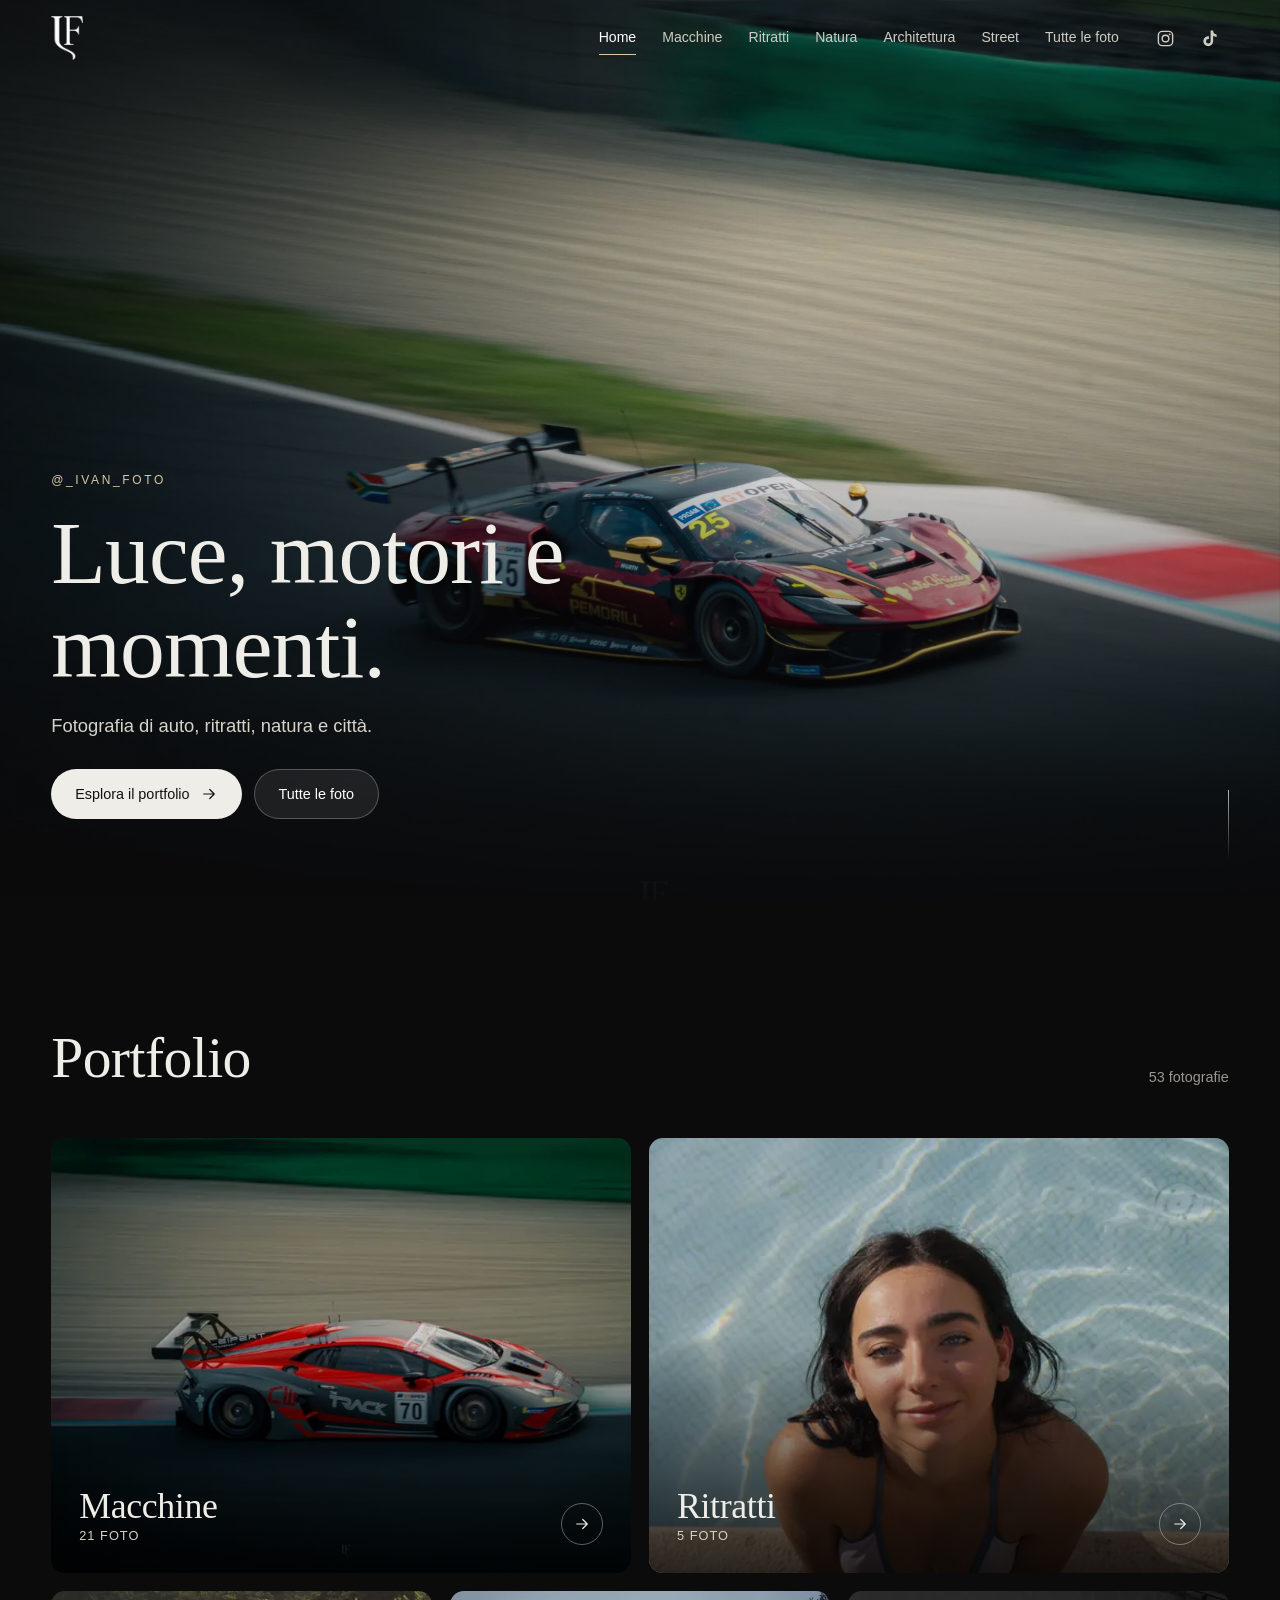
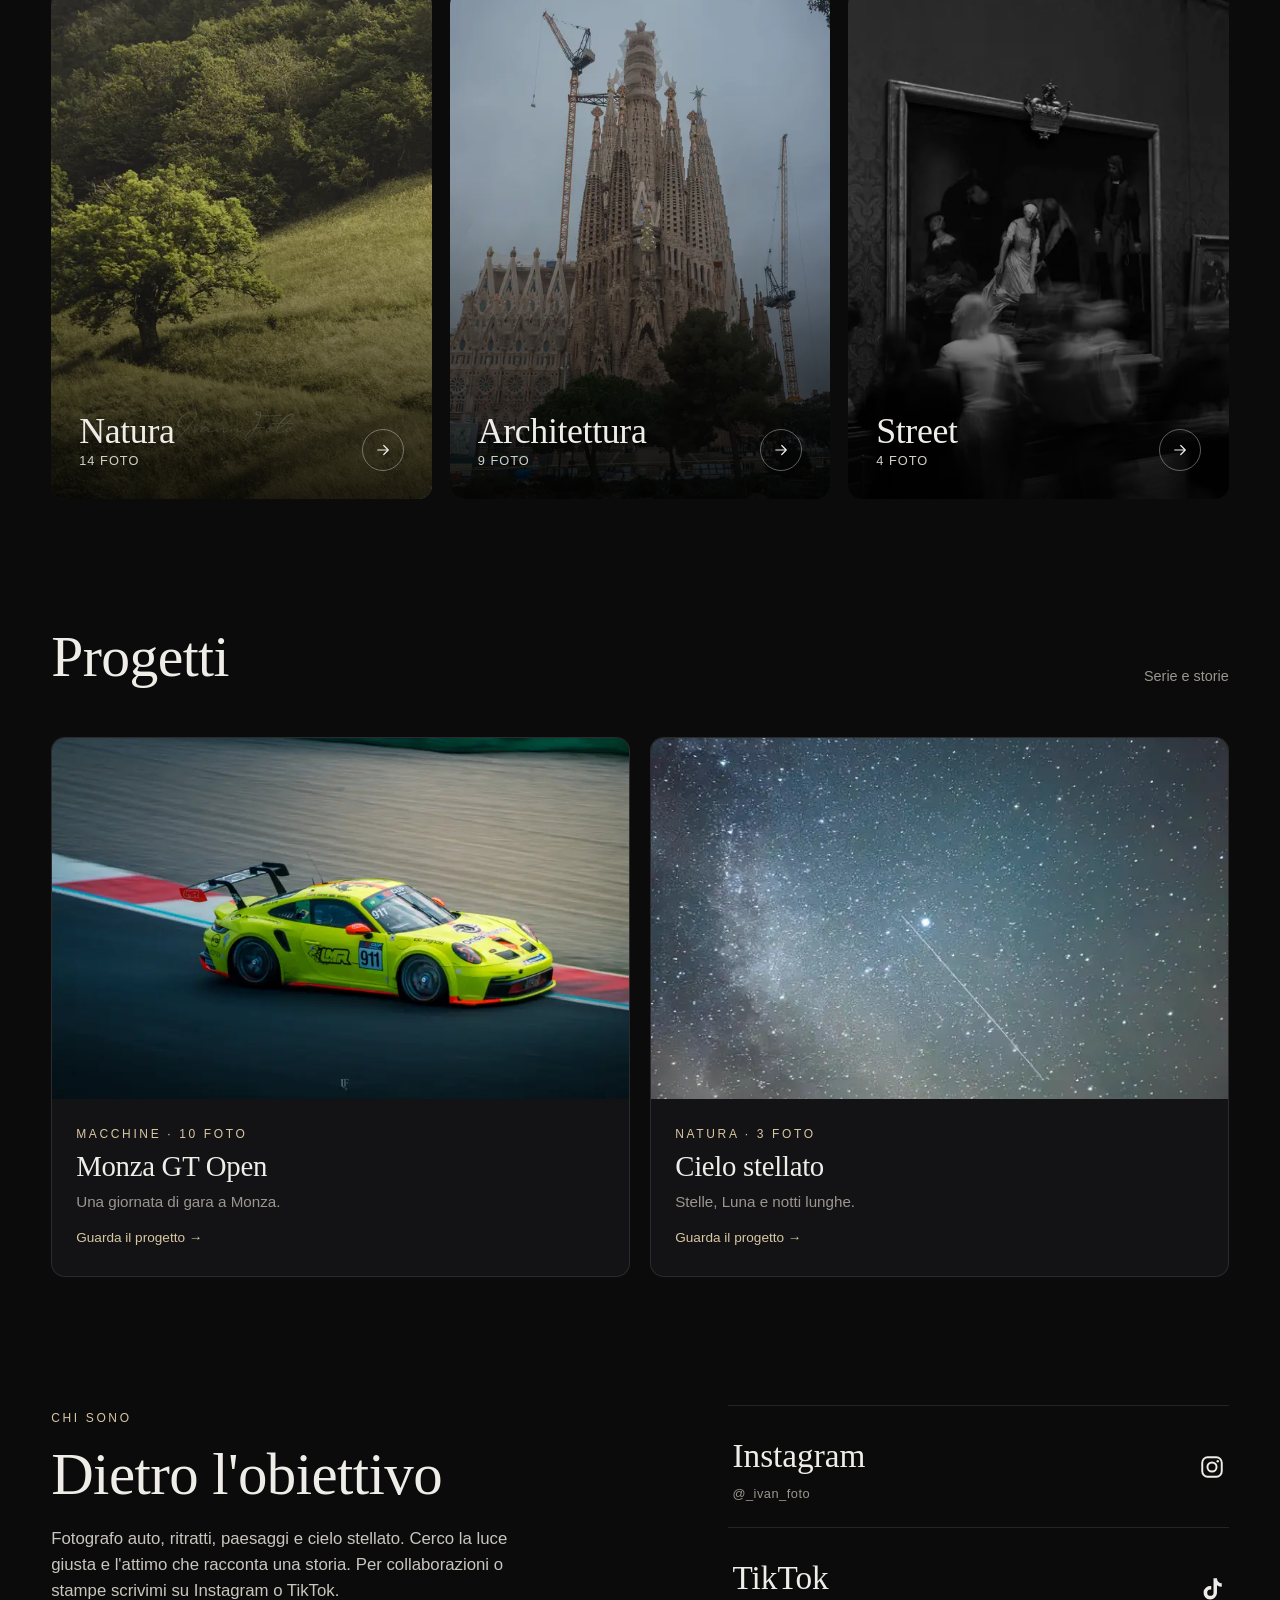
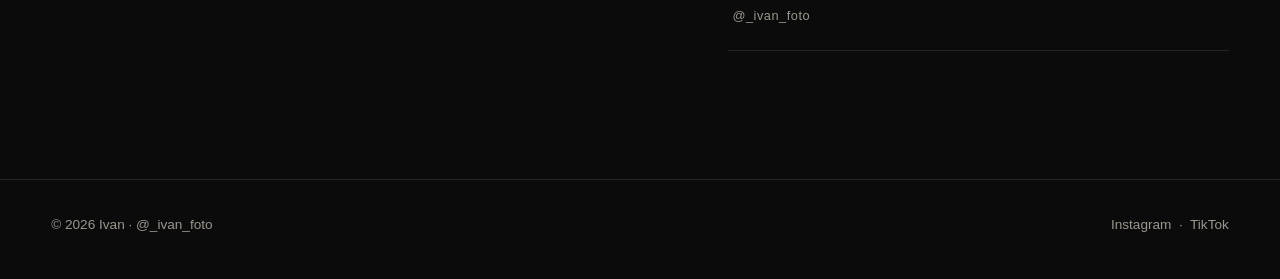
==== index.html @ 9a7a8c8a "Logo senza scritta accanto nel sito pubblico Co-Authored-By: Claude Sonnet 5.5 <noreply@anthropic.co" ====
<!doctype html>
<html lang="it">
<head>
<meta charset="utf-8">
<meta name="viewport" content="width=device-width,initial-scale=1,viewport-fit=cover">
<title>Ivan · Fotografia</title>
<meta name="description" content="Portfolio fotografico di Ivan (@_ivan_foto): macchine, ritratti, natura, architettura e street.">
<meta name="theme-color" content="#0b0b0c">
<meta property="og:title" content="Ivan · Fotografia">
<meta property="og:description" content="Macchine, ritratti, natura, architettura e street.">
<meta property="og:type" content="website">
<link rel="icon" type="image/png" href="favicon.png">
<link rel="apple-touch-icon" href="apple-touch-icon.png">
<link rel="stylesheet" href="css/style.css?v=4">
</head>
<body>
<header class="nav" id="nav">
  <a class="brand" href="#/" aria-label="Home"><img src="logo.png" alt="Ivan · Fotografia" width="32" height="44"></a>
  <nav class="menu" id="menu" aria-label="Principale"></nav>
  <div class="social" id="social"></div>
  <button class="burger" id="burger" aria-label="Apri menu" aria-expanded="false"><span></span><span></span></button>
</header>
<main id="view"><noscript><p style="padding:120px 24px">Per vedere il portfolio serve JavaScript attivo.</p></noscript></main>
<footer><div class="wrap"><span id="copy"></span><span id="flinks"></span></div></footer>

<div class="lb" id="lb" role="dialog" aria-modal="true" aria-label="Foto a schermo intero">
  <div class="top"><span class="cnt" id="lbcnt"></span><button class="ib" id="lbclose" aria-label="Chiudi"><svg viewBox="0 0 24 24"><path d="M5 5l14 14M19 5L5 19"/></svg></button></div>
  <button class="ib nv prev" id="lbprev" aria-label="Precedente"><svg viewBox="0 0 24 24"><path d="M15 5l-7 7 7 7"/></svg></button>
  <button class="ib nv next" id="lbnext" aria-label="Successiva"><svg viewBox="0 0 24 24"><path d="M9 5l7 7-7 7"/></svg></button>
  <div class="stage" id="lbstage"><div class="spin"></div><img id="lbimg" alt="" draggable="false"></div>
  <div class="bot"><span class="ttl" id="lbttl"></span><span id="lbcat"></span></div>
</div>
<script src="js/app.js?v=4"></script>
</body>
</html>
---- css/style.css ----
:root{
  --bg:#0b0b0c; --bg2:#131315; --fg:#efede8; --muted:#9b978e; --line:rgba(255,255,255,.1);
  --accent:#d9c7a3; --r:14px; --pad:clamp(18px,4vw,56px); --max:1500px;
  --serif:"Iowan Old Style","Palatino Linotype",Palatino,"Book Antiqua",Georgia,serif;
  --sans:-apple-system,BlinkMacSystemFont,"Segoe UI",Roboto,"Helvetica Neue",Arial,sans-serif;
  --ease:cubic-bezier(.2,.7,.2,1);
}
*{box-sizing:border-box;margin:0;padding:0}
html{scroll-behavior:smooth;-webkit-text-size-adjust:100%}
body{background:var(--bg);color:var(--fg);font-family:var(--sans);line-height:1.55;-webkit-font-smoothing:antialiased;overflow-x:hidden}
body.lock{overflow:hidden}
img{display:block;max-width:100%}
a{color:inherit;text-decoration:none}
button{font:inherit;color:inherit;background:none;border:0;cursor:pointer}
::selection{background:var(--accent);color:#111}
:focus-visible{outline:2px solid var(--accent);outline-offset:3px;border-radius:6px}
.wrap{max-width:var(--max);margin:0 auto;padding-inline:var(--pad)}
.eyebrow{font-size:.75rem;letter-spacing:.22em;text-transform:uppercase;color:var(--accent)}
h1,h2,h3{font-family:var(--serif);font-weight:400;letter-spacing:-.01em;line-height:1.05}

/* NAV */
.nav{position:fixed;inset:0 0 auto 0;z-index:50;display:flex;align-items:center;gap:28px;padding:16px var(--pad);transition:background .4s,backdrop-filter .4s,transform .4s var(--ease),padding .3s}
.nav.solid{background:rgba(11,11,12,.72);backdrop-filter:blur(16px) saturate(1.3);-webkit-backdrop-filter:blur(16px) saturate(1.3);padding-block:10px;border-bottom:1px solid var(--line)}
.nav.hide{transform:translateY(-100%)}
.brand{display:flex;align-items:center;gap:12px;font-family:var(--serif);font-size:1.25rem;letter-spacing:.02em}
.brand img{height:44px;width:auto}
.menu{display:flex;gap:26px;margin-left:auto;font-size:.88rem}
.menu a{position:relative;padding:6px 0;color:#cfccc4;transition:color .2s}
.menu a::after{content:"";position:absolute;left:0;right:0;bottom:0;height:1px;background:var(--accent);transform:scaleX(0);transform-origin:left;transition:transform .35s var(--ease)}
.menu a:hover,.menu a.on{color:#fff}
.menu a:hover::after,.menu a.on::after{transform:scaleX(1)}
.social{display:flex;gap:6px}
.social a{width:38px;height:38px;display:grid;place-items:center;border-radius:50%;color:#cfccc4;transition:background .2s,color .2s}
.social a:hover{background:rgba(255,255,255,.1);color:#fff}
.social svg,.ico{width:19px;height:19px}
.burger{display:none;width:42px;height:42px;position:relative;margin-left:auto}
.burger span{position:absolute;left:10px;right:10px;height:1.5px;background:#fff;transition:transform .35s var(--ease),top .35s var(--ease)}
.burger span:nth-child(1){top:16px}.burger span:nth-child(2){top:25px}
.burger[aria-expanded=true] span:nth-child(1){top:20px;transform:rotate(45deg)}
.burger[aria-expanded=true] span:nth-child(2){top:20px;transform:rotate(-45deg)}
.menu .mi,.menu .mc{display:none}
@media(max-width:860px){
  .burger{display:block}
  .social{display:none}
  .menu{position:fixed;inset:0;background:rgba(11,11,12,.98);flex-direction:column;justify-content:flex-start;align-items:stretch;gap:0;padding:92px var(--pad) calc(24px + env(safe-area-inset-bottom));opacity:0;pointer-events:none;transition:opacity .35s;margin:0;overflow-y:auto}
  .menu.open{opacity:1;pointer-events:auto}
  .menu>a{display:flex;align-items:center;gap:16px;padding:15px 4px;border-bottom:1px solid var(--line);font-size:1.08rem;color:#f2f0ea}
  .menu>a::after{display:none}
  .menu>a .mi{display:block;width:22px;height:22px;flex:none;color:var(--accent)}
  .menu>a .ml{flex:1}
  .menu>a .mc{display:block;font-size:.8rem;color:var(--muted);letter-spacing:.04em}
  .menu>a.on{color:var(--accent)}
  .menu .m-social{display:flex;gap:10px;margin-top:auto;padding-top:28px}
  .menu .m-social a{flex:1;display:flex;align-items:center;justify-content:center;gap:10px;padding:13px 10px;border:1px solid var(--line);border-radius:99px;font-size:.92rem;color:#f2f0ea}
  .menu .m-social svg{width:19px;height:19px}
  .nav{z-index:60}
}
.m-social{display:none}
@media(max-width:860px){.m-social{display:flex}}

/* HERO */
.hero{position:relative;height:100svh;min-height:560px;overflow:hidden;display:flex;align-items:flex-end}
.hero-img{position:absolute;inset:-6% 0 -6% 0;width:100%;height:112%;object-fit:cover;object-position:var(--focus,50% 50%);will-change:transform;animation:heroIn 2.2s var(--ease) both}
@keyframes heroIn{from{opacity:0;transform:scale(1.08)}to{opacity:1;transform:scale(1)}}
.hero::after{content:"";position:absolute;inset:0;background:linear-gradient(90deg,rgba(11,11,12,.55),rgba(11,11,12,0) 60%),linear-gradient(180deg,rgba(11,11,12,.55) 0%,rgba(11,11,12,0) 28%,rgba(11,11,12,.2) 55%,rgba(11,11,12,.96) 100%)}
.hero-inner{position:relative;z-index:2;width:100%;padding-bottom:clamp(40px,9vh,96px)}
.hero h1{font-size:clamp(2.6rem,7vw,6rem);margin:14px 0 18px;max-width:12ch;animation:rise 1.2s .35s var(--ease) both}
.hero .eyebrow{animation:rise 1.2s .2s var(--ease) both}
.hero p.tag{max-width:46ch;color:#d6d3cb;font-size:clamp(1rem,1.5vw,1.15rem);animation:rise 1.2s .5s var(--ease) both}
.hero .cta{margin-top:28px;display:flex;gap:12px;flex-wrap:wrap;animation:rise 1.2s .65s var(--ease) both}
@keyframes rise{from{opacity:0;transform:translateY(26px)}to{opacity:1;transform:none}}
.btn{display:inline-flex;align-items:center;gap:10px;padding:13px 24px;border-radius:99px;background:var(--fg);color:#111;font-size:.9rem;font-weight:500;transition:transform .3s var(--ease),background .3s}
.btn:hover{transform:translateY(-2px);background:#fff}
.btn.ghost{background:rgba(255,255,255,.08);color:#fff;border:1px solid rgba(255,255,255,.25);backdrop-filter:blur(8px)}
.btn.ghost:hover{background:rgba(255,255,255,.16)}
.cue{position:absolute;z-index:2;right:var(--pad);bottom:40px;width:1px;height:70px;background:linear-gradient(#fff,transparent);animation:cue 2.4s infinite;opacity:.7}
@keyframes cue{0%{transform:scaleY(0);transform-origin:top}50%{transform:scaleY(1);transform-origin:top}51%{transform-origin:bottom}100%{transform:scaleY(0);transform-origin:bottom}}
@media(max-width:700px){.cue{display:none}}

/* SECTIONS */
section.block{padding-block:clamp(64px,10vw,130px)}
.head{display:flex;align-items:end;justify-content:space-between;gap:20px;margin-bottom:clamp(26px,4vw,50px)}
.head h2{font-size:clamp(2rem,4.6vw,3.6rem)}
.head .meta{color:var(--muted);font-size:.9rem}

/* CATEGORY CARDS */
.cats{display:grid;grid-template-columns:repeat(6,1fr);gap:clamp(10px,1.4vw,20px)}
.card{position:relative;display:block;overflow:hidden;border-radius:var(--r);background:var(--bg2);grid-column:span 2;aspect-ratio:3/4}
.card.w3{grid-column:span 3;aspect-ratio:4/3}
.card.w6{grid-column:span 6;aspect-ratio:21/9}
.card img{position:absolute;inset:0;width:100%;height:100%;object-fit:cover;object-position:var(--focus,50% 50%);transition:transform 1.2s var(--ease),filter .6s;filter:brightness(.82)}
.card::after{content:"";position:absolute;inset:0;background:linear-gradient(180deg,transparent 45%,rgba(0,0,0,.78));pointer-events:none}
.card:hover img{transform:scale(1.06);filter:brightness(1)}
.card .txt{position:absolute;z-index:2;left:0;right:0;bottom:0;padding:clamp(16px,2.2vw,28px);display:flex;justify-content:space-between;align-items:end;gap:10px}
.card h3{font-size:clamp(1.6rem,2.8vw,2.5rem)}
.card .n{font-size:.8rem;color:#d4d0c6;letter-spacing:.08em}
.card .arr{width:42px;height:42px;border-radius:50%;border:1px solid rgba(255,255,255,.35);display:grid;place-items:center;flex:none;transition:transform .4s var(--ease),background .3s}
.card:hover .arr{transform:rotate(-45deg);background:#fff;color:#111}
@media(max-width:700px){
  .cats{grid-template-columns:1fr 1fr}
  .card,.card.w3{grid-column:span 1;aspect-ratio:3/4}
  .card.w6{grid-column:span 2;aspect-ratio:4/3}
  .card:first-child{grid-column:span 2;aspect-ratio:4/3}
  .card .arr{display:none}
}

/* PROJECTS */
.projects{display:grid;grid-template-columns:repeat(auto-fit,minmax(min(100%,420px),1fr));gap:clamp(12px,1.6vw,22px)}
.proj{position:relative;display:grid;grid-template-columns:1fr;border-radius:var(--r);overflow:hidden;background:var(--bg2);border:1px solid var(--line);transition:border-color .3s,transform .5s var(--ease)}
.proj:hover{border-color:rgba(217,199,163,.5);transform:translateY(-4px)}
.proj .pic{aspect-ratio:16/10;overflow:hidden}
.proj .pic img{width:100%;height:100%;object-fit:cover;object-position:var(--focus,50% 50%);transition:transform 1.2s var(--ease)}
.proj:hover .pic img{transform:scale(1.05)}
.proj .info{padding:22px 24px 26px}
.proj h3{font-size:1.8rem;margin:6px 0 8px}
.proj p{color:var(--muted);font-size:.95rem}
.proj .go{display:inline-block;margin-top:14px;font-size:.85rem;color:var(--accent)}

/* ABOUT */
.about{display:grid;grid-template-columns:1.2fr 1fr;gap:clamp(30px,6vw,100px);align-items:start}
.about h2{font-size:clamp(2rem,4.6vw,3.8rem);margin:14px 0 20px}
.about p{color:#c9c6bd;max-width:52ch;font-size:1.05rem}
.links{display:grid;gap:0;border-top:1px solid var(--line)}
.links a{display:flex;justify-content:space-between;align-items:center;gap:14px;padding:24px 4px;border-bottom:1px solid var(--line);font-family:var(--serif);font-size:clamp(1.5rem,2.6vw,2.2rem);transition:padding .4s var(--ease),color .3s}
.links a small{display:block;font-family:var(--sans);font-size:.8rem;color:var(--muted);letter-spacing:.04em;margin-top:2px}
.links a:hover{padding-left:16px;color:var(--accent)}
.links svg{width:26px;height:26px;flex:none}
@media(max-width:800px){.about{grid-template-columns:1fr}}

/* PAGE (category) */
.page{padding-top:clamp(100px,14vw,150px);min-height:100vh}
.back{display:inline-flex;gap:8px;align-items:center;color:var(--muted);font-size:.85rem;margin-bottom:22px;transition:color .2s}
.back:hover{color:#fff}
.page h1{font-size:clamp(2.6rem,8vw,6.4rem)}
.page .sub{color:var(--muted);margin-top:14px;max-width:60ch}
.chips{display:flex;gap:8px;flex-wrap:wrap;margin:30px 0 34px}
.chip{padding:9px 18px;border-radius:99px;border:1px solid var(--line);font-size:.85rem;color:#cfccc4;transition:background .25s,color .25s,border-color .25s}
.chip:hover{border-color:rgba(255,255,255,.35)}
.chip.on{background:var(--fg);color:#111;border-color:var(--fg)}
.chip sup{font-size:.65rem;opacity:.6;margin-left:4px}
.gallery{columns:3;column-gap:clamp(10px,1.4vw,20px);padding-bottom:90px}
@media(max-width:1000px){.gallery{columns:2}}
@media(max-width:560px){.gallery{column-gap:8px}}
.ph{position:relative;display:block;width:100%;margin:0 0 clamp(10px,1.4vw,20px);border-radius:10px;overflow:hidden;break-inside:avoid;cursor:zoom-in;background:#1a1a1c;opacity:0;transform:translateY(24px);transition:opacity .8s var(--ease),transform .8s var(--ease)}
@media(max-width:560px){.ph{margin-bottom:8px;border-radius:7px}}
.ph.in{opacity:1;transform:none}
.ph img{width:100%;height:100%;object-fit:cover;opacity:0;transition:opacity .6s,transform 1s var(--ease)}
.ph img.ld{opacity:1}
.ph:hover img{transform:scale(1.035)}
.ph .cap{position:absolute;left:0;right:0;bottom:0;padding:34px 14px 12px;text-align:left;font-size:.82rem;background:linear-gradient(transparent,rgba(0,0,0,.7));opacity:0;transform:translateY(8px);transition:.4s var(--ease)}
.ph:hover .cap,.ph:focus-visible .cap{opacity:1;transform:none}
@media(hover:none){.ph .cap{display:none}}
.empty{color:var(--muted);padding:80px 0;text-align:center}

/* FOOTER */
footer{border-top:1px solid var(--line);padding:34px 0 44px;color:var(--muted);font-size:.85rem}
footer .wrap{display:flex;justify-content:space-between;gap:16px;flex-wrap:wrap;align-items:center}
footer a:hover{color:#fff}

/* LIGHTBOX */
.lb{position:fixed;inset:0;z-index:100;background:#060607;display:none;touch-action:none;user-select:none;-webkit-user-select:none}
.lb.open{display:block;animation:fade .3s}
@keyframes fade{from{opacity:0}to{opacity:1}}
.lb .stage{position:absolute;inset:56px 0 64px;display:grid;place-items:center;overflow:hidden}
.lb img{position:absolute;inset:0;width:100%;height:100%;object-fit:contain;will-change:transform;transition:transform .35s var(--ease),opacity .3s;-webkit-user-drag:none}
.lb img.drag{transition:none}
.lb .top,.lb .bot{position:absolute;left:0;right:0;display:flex;justify-content:space-between;align-items:center;padding:0 clamp(12px,2vw,24px);color:#cfccc4;font-size:.85rem}
.lb .top{top:0;height:56px}.lb .bot{bottom:0;height:64px}
.lb .ttl{font-family:var(--serif);font-size:1.15rem;color:#fff}
.lb .ib{width:44px;height:44px;border-radius:50%;display:grid;place-items:center;transition:background .2s}
.lb .ib:hover{background:rgba(255,255,255,.12)}
.lb .ib svg{width:22px;height:22px;stroke:#fff;fill:none;stroke-width:1.6;stroke-linecap:round;stroke-linejoin:round}
.lb .nv{position:absolute;top:50%;transform:translateY(-50%);z-index:3}
.lb .prev{left:clamp(6px,2vw,22px)}.lb .next{right:clamp(6px,2vw,22px)}
@media(max-width:700px){.lb .nv{display:none}}
.lb .spin{position:absolute;left:50%;top:50%;width:26px;height:26px;margin:-13px;border:2px solid rgba(255,255,255,.2);border-top-color:#fff;border-radius:50%;animation:spin .8s linear infinite;opacity:0;transition:opacity .3s}
.lb.loading .spin{opacity:1}
@keyframes spin{to{transform:rotate(360deg)}}

.fade-view{animation:viewIn .6s var(--ease) both}
@keyframes viewIn{from{opacity:0;transform:translateY(14px)}to{opacity:1;transform:none}}
@media(prefers-reduced-motion:reduce){*,*::before,*::after{animation-duration:.01ms!important;transition-duration:.01ms!important;scroll-behavior:auto!important}.ph{opacity:1;transform:none}}

/* HERO su telefono: la foto si vede intera, non tagliata */
@media(max-width:700px){
  .hero{background:var(--bg);display:flex;flex-direction:column;justify-content:flex-start;height:auto;min-height:0;padding-top:76px;overflow:hidden}
  .hero-img{position:relative;inset:auto;display:block;width:100%;height:auto;aspect-ratio:var(--ar);max-height:62svh;object-fit:cover;object-position:var(--focus,50% 50%);-webkit-mask-image:linear-gradient(#000 78%,transparent);mask-image:linear-gradient(#000 78%,transparent)}
  .hero::after{background:linear-gradient(180deg,rgba(11,11,12,.5) 0,rgba(11,11,12,0) 14%)}
  .hero-inner{margin-top:-28px;padding-bottom:40px}
  .hero h1{font-size:2.6rem;margin:10px 0 12px}
}
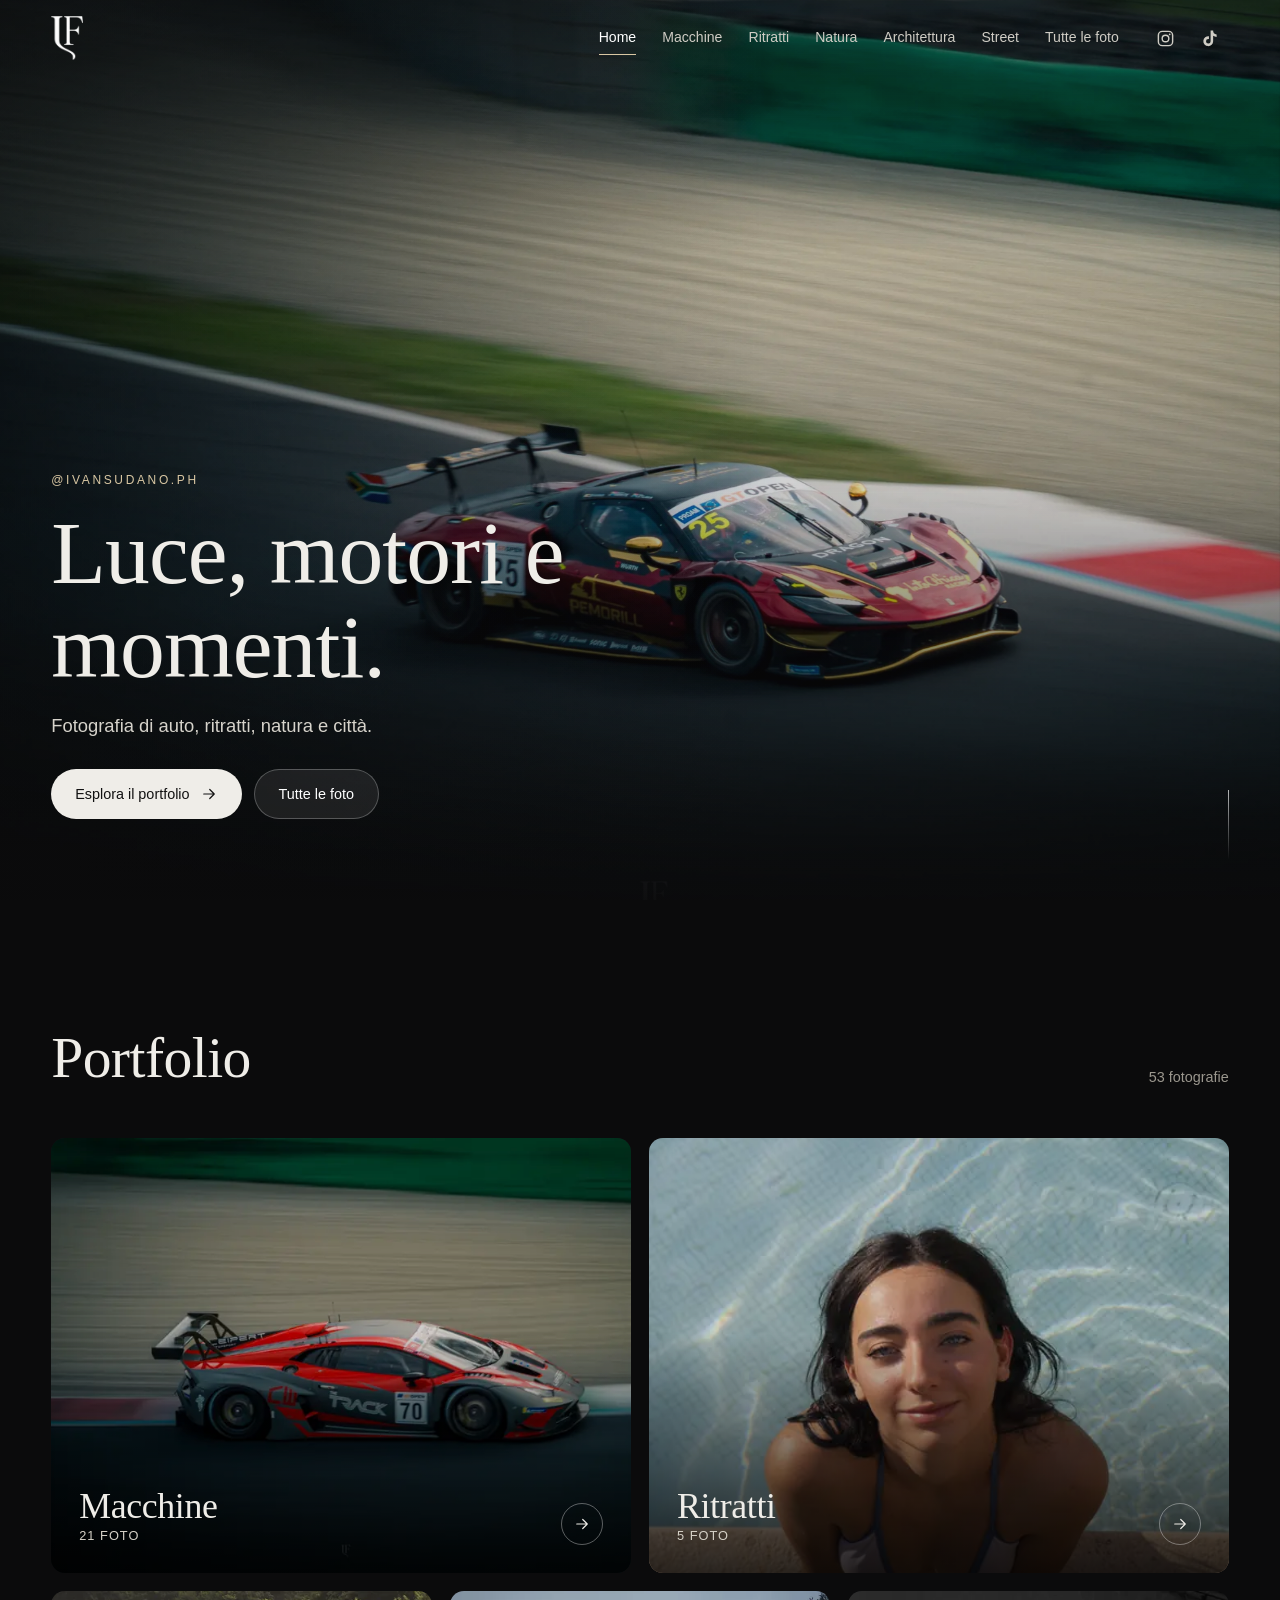
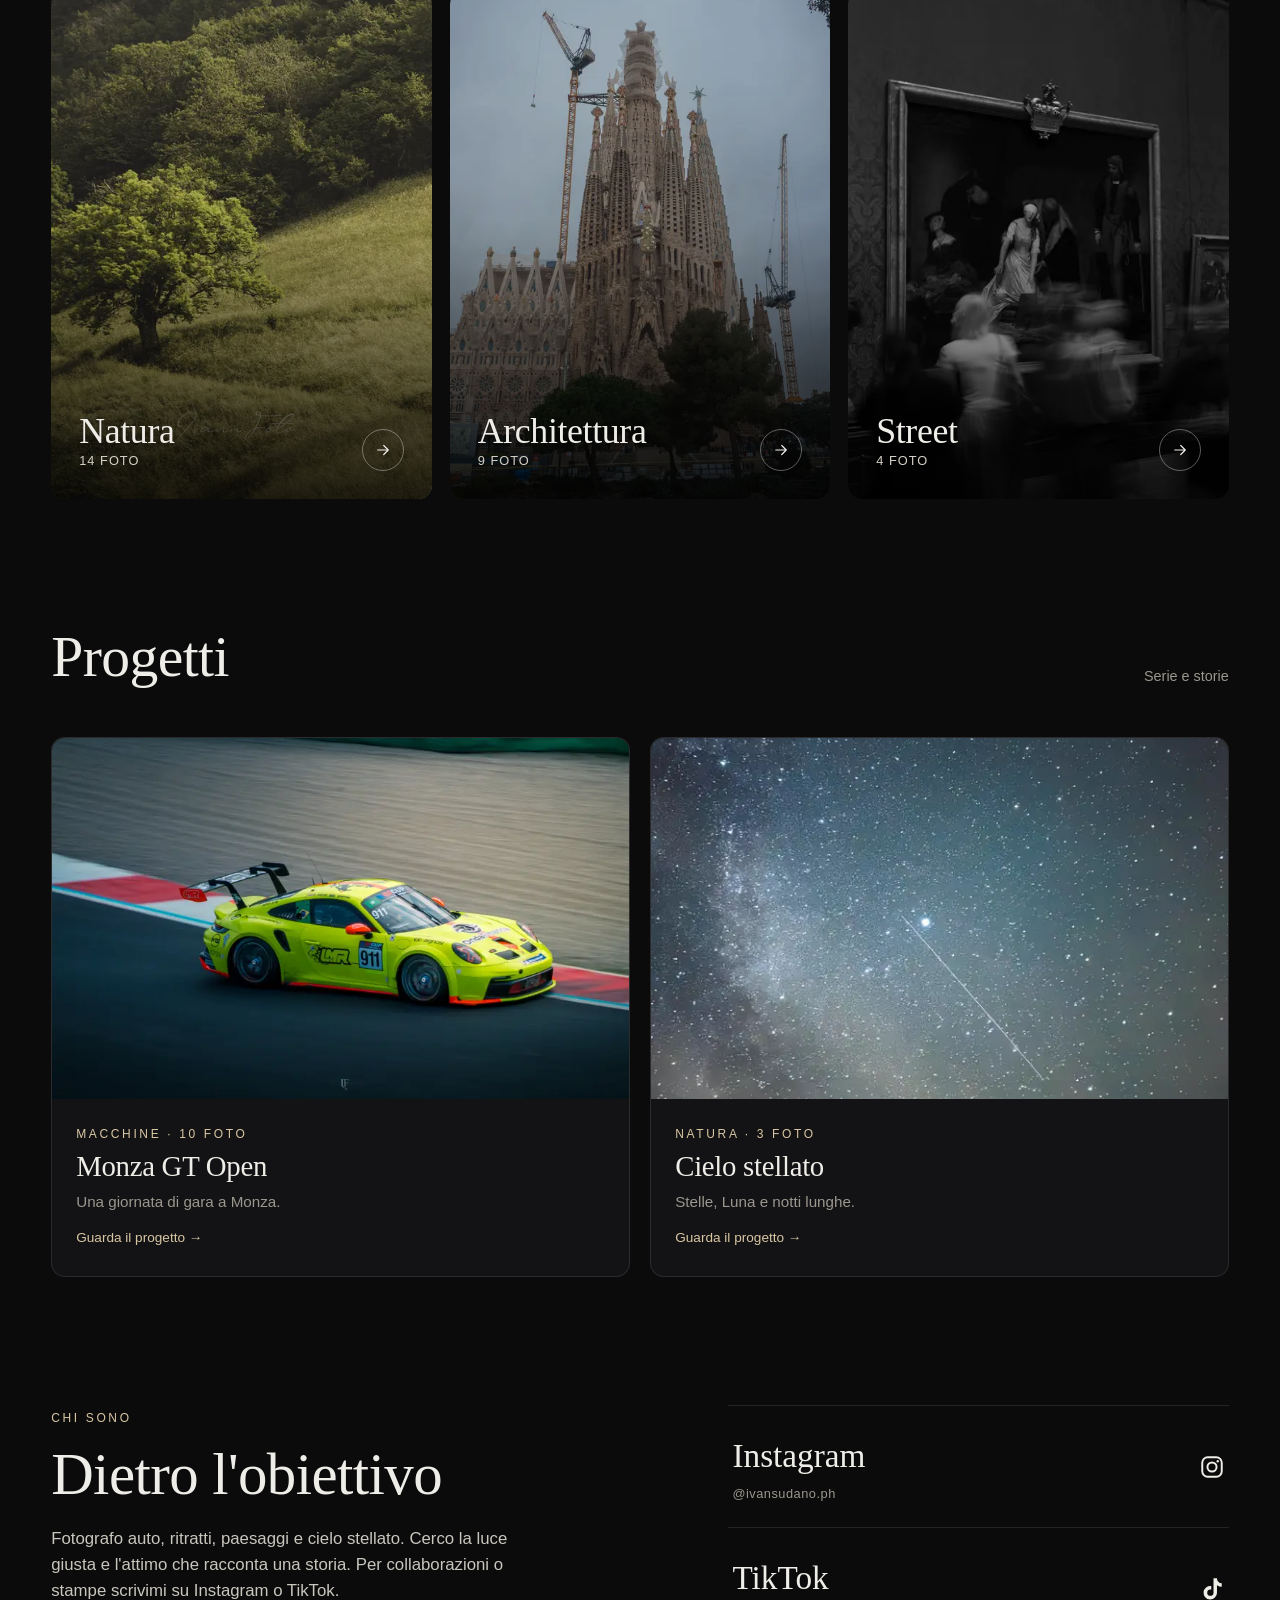
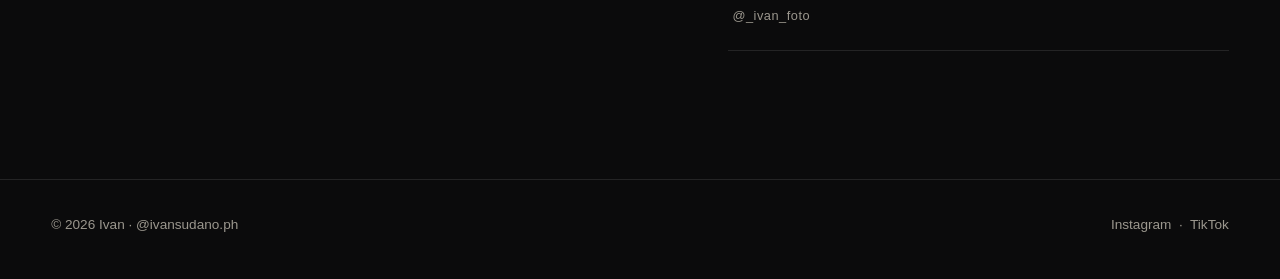
==== commit 1177ffb4: "Instagram: ivansudano.ph; username ricavato dai link Co-Authored-By: Claude Sonnet 5.5 <noreply@anth" ====
--- a/index.html
+++ b/index.html
@@ -11,7 +11,7 @@
 <meta property="og:type" content="website">
 <link rel="icon" type="image/png" href="favicon.png">
 <link rel="apple-touch-icon" href="apple-touch-icon.png">
-<link rel="stylesheet" href="css/style.css?v=4">
+<link rel="stylesheet" href="css/style.css?v=5">
 </head>
 <body>
 <header class="nav" id="nav">
@@ -30,6 +30,6 @@
   <div class="stage" id="lbstage"><div class="spin"></div><img id="lbimg" alt="" draggable="false"></div>
   <div class="bot"><span class="ttl" id="lbttl"></span><span id="lbcat"></span></div>
 </div>
-<script src="js/app.js?v=4"></script>
+<script src="js/app.js?v=5"></script>
 </body>
 </html>
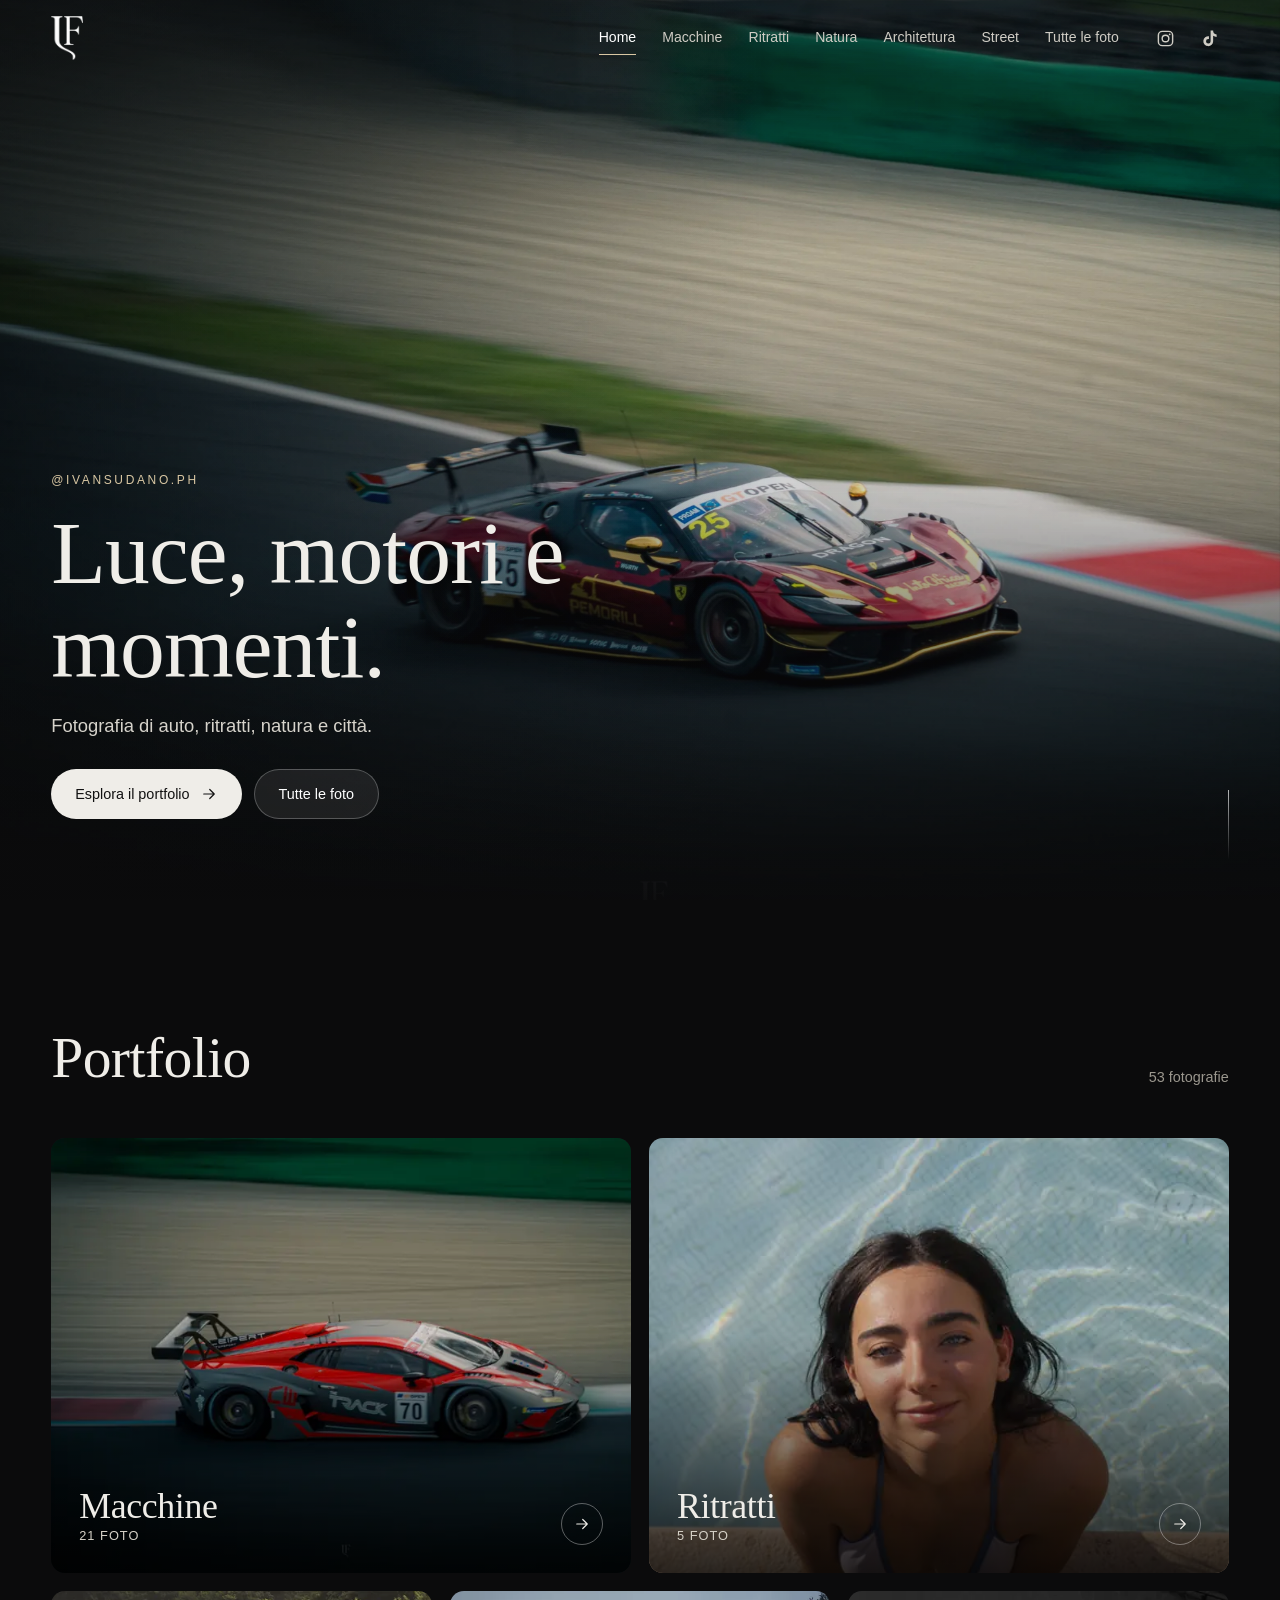
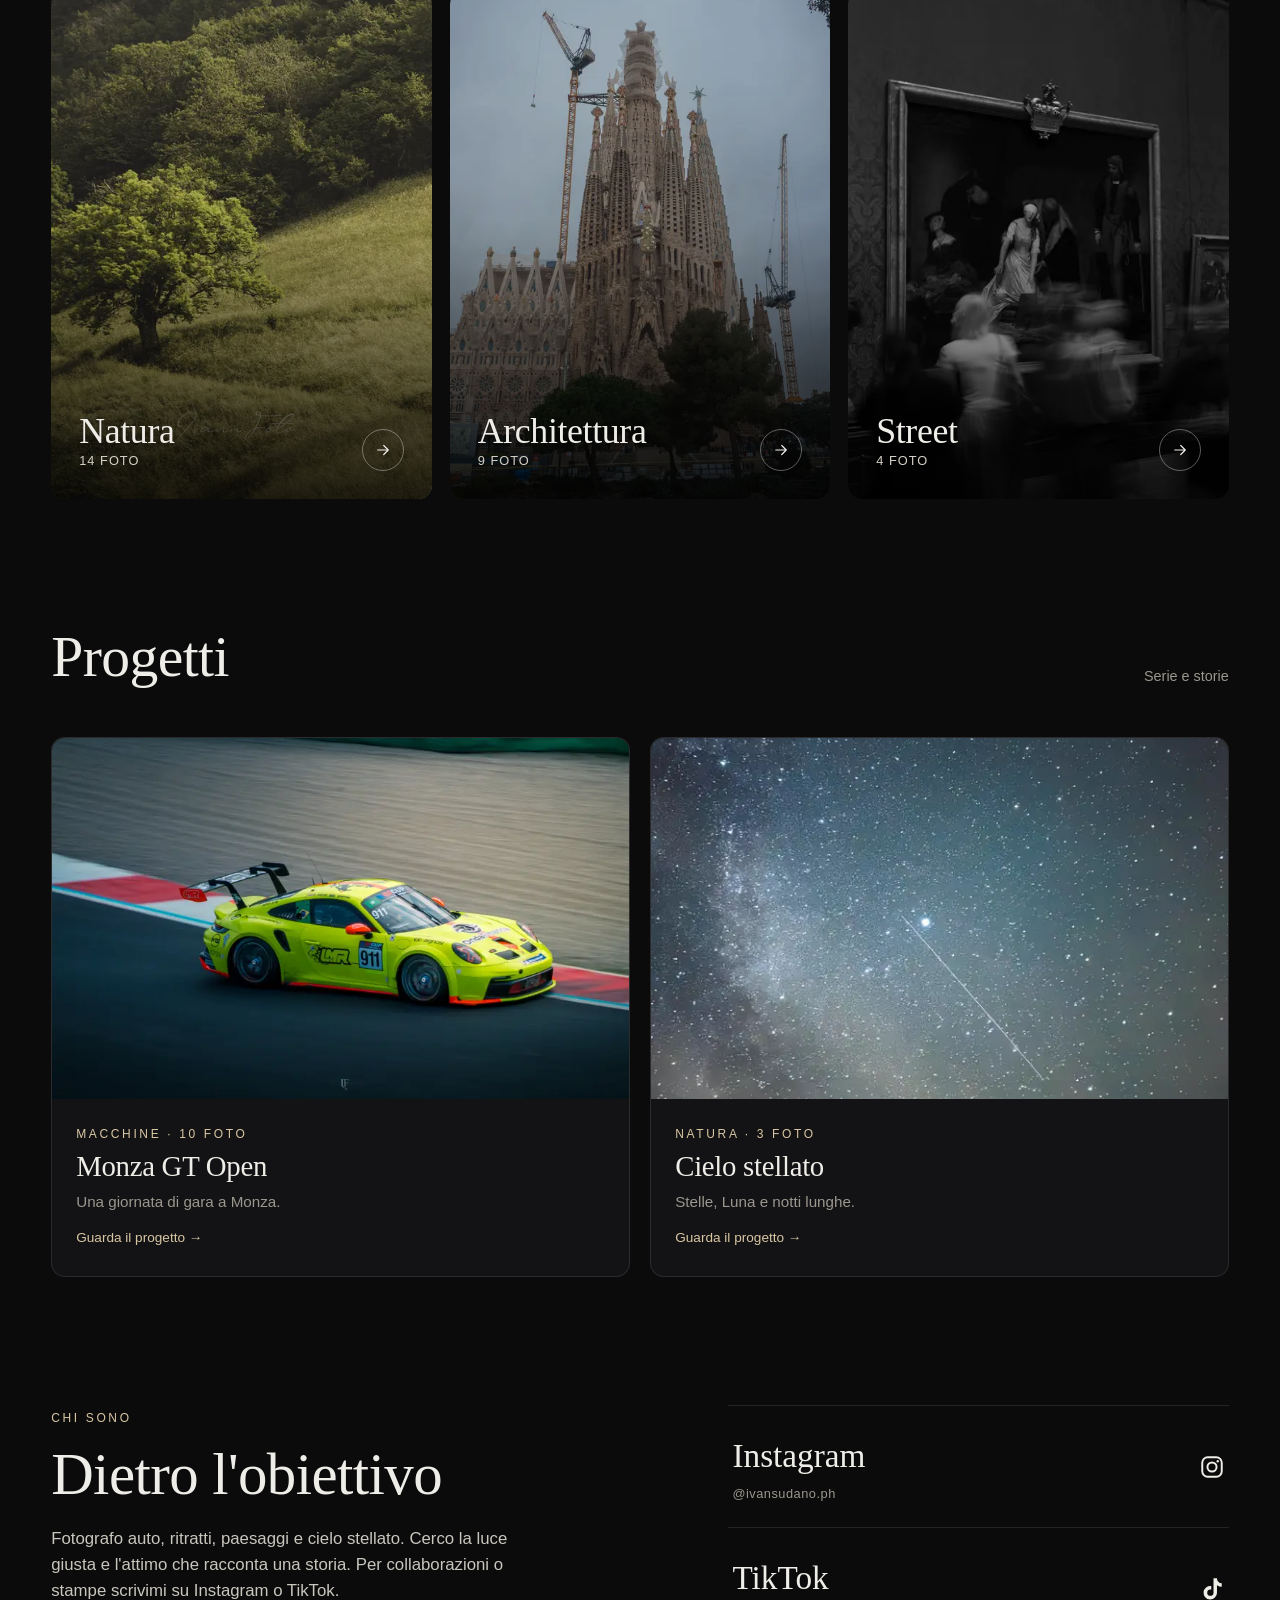
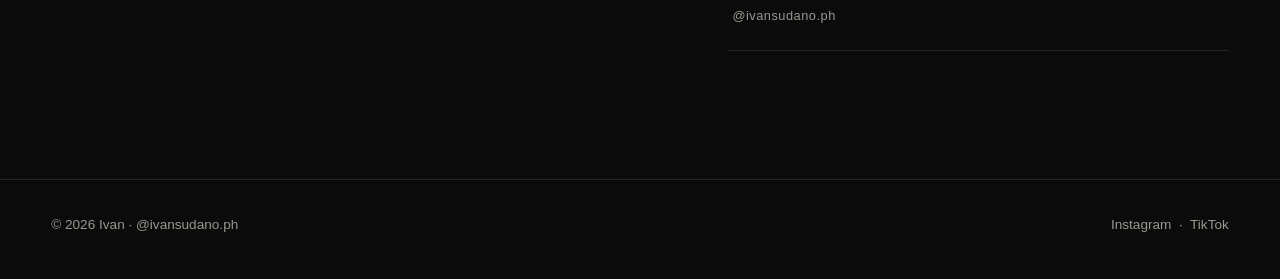
==== commit 1f4edcbf: "Card ultimo post Instagram (compare e scompare) con gestione dall'admin Co-Authored-By: Claude Sonne" ====
--- a/index.html
+++ b/index.html
@@ -11,7 +11,7 @@
 <meta property="og:type" content="website">
 <link rel="icon" type="image/png" href="favicon.png">
 <link rel="apple-touch-icon" href="apple-touch-icon.png">
-<link rel="stylesheet" href="css/style.css?v=5">
+<link rel="stylesheet" href="css/style.css?v=6">
 </head>
 <body>
 <header class="nav" id="nav">
@@ -30,6 +30,6 @@
   <div class="stage" id="lbstage"><div class="spin"></div><img id="lbimg" alt="" draggable="false"></div>
   <div class="bot"><span class="ttl" id="lbttl"></span><span id="lbcat"></span></div>
 </div>
-<script src="js/app.js?v=5"></script>
+<script src="js/app.js?v=6"></script>
 </body>
 </html>
--- a/css/style.css
+++ b/css/style.css
@@ -189,3 +189,22 @@
   .hero-inner{margin-top:-28px;padding-bottom:40px}
   .hero h1{font-size:2.6rem;margin:10px 0 12px}
 }
+
+/* Card ultimo post Instagram */
+.igc{position:fixed;left:24px;bottom:24px;z-index:70;width:min(370px,calc(100vw - 24px));border-radius:16px;background:rgba(22,22,24,.92);backdrop-filter:blur(16px);-webkit-backdrop-filter:blur(16px);border:1px solid var(--line);box-shadow:0 22px 60px rgba(0,0,0,.55);overflow:hidden;transform:translateY(34px) scale(.98);opacity:0;pointer-events:none;transition:transform .7s var(--ease),opacity .6s}
+.igc.show{transform:none;opacity:1;pointer-events:auto}
+.igc .cv{display:flex;gap:14px;padding:12px 34px 14px 12px;align-items:center}
+.igc img{width:78px;height:78px;object-fit:cover;border-radius:10px;flex:none}
+.igc .tx{display:flex;flex-direction:column;gap:3px;min-width:0}
+.igc .t{display:flex;align-items:center;gap:6px;font-size:.68rem;letter-spacing:.16em;text-transform:uppercase;color:var(--accent)}
+.igc .t svg{width:14px;height:14px}
+.igc .cp{font-size:.88rem;line-height:1.35;display:-webkit-box;-webkit-line-clamp:2;-webkit-box-orient:vertical;overflow:hidden;color:#f2f0ea}
+.igc .go{font-size:.78rem;color:var(--muted);transition:color .2s}
+.igc:hover .go{color:#fff}
+.igc .x{position:absolute;top:4px;right:6px;width:30px;height:30px;font-size:1.3rem;line-height:1;color:var(--muted)}
+.igc .x:hover{color:#fff}
+.igc .bar{position:absolute;left:0;bottom:0;height:2px;width:100%;background:var(--accent);transform-origin:left;animation:igbar 12s linear forwards;animation-play-state:paused}
+.igc.show .bar{animation-play-state:running}
+.igc:hover .bar{animation-play-state:paused}
+@keyframes igbar{to{transform:scaleX(0)}}
+@media(max-width:560px){.igc{left:12px;right:12px;width:auto;bottom:calc(12px + env(safe-area-inset-bottom))}}
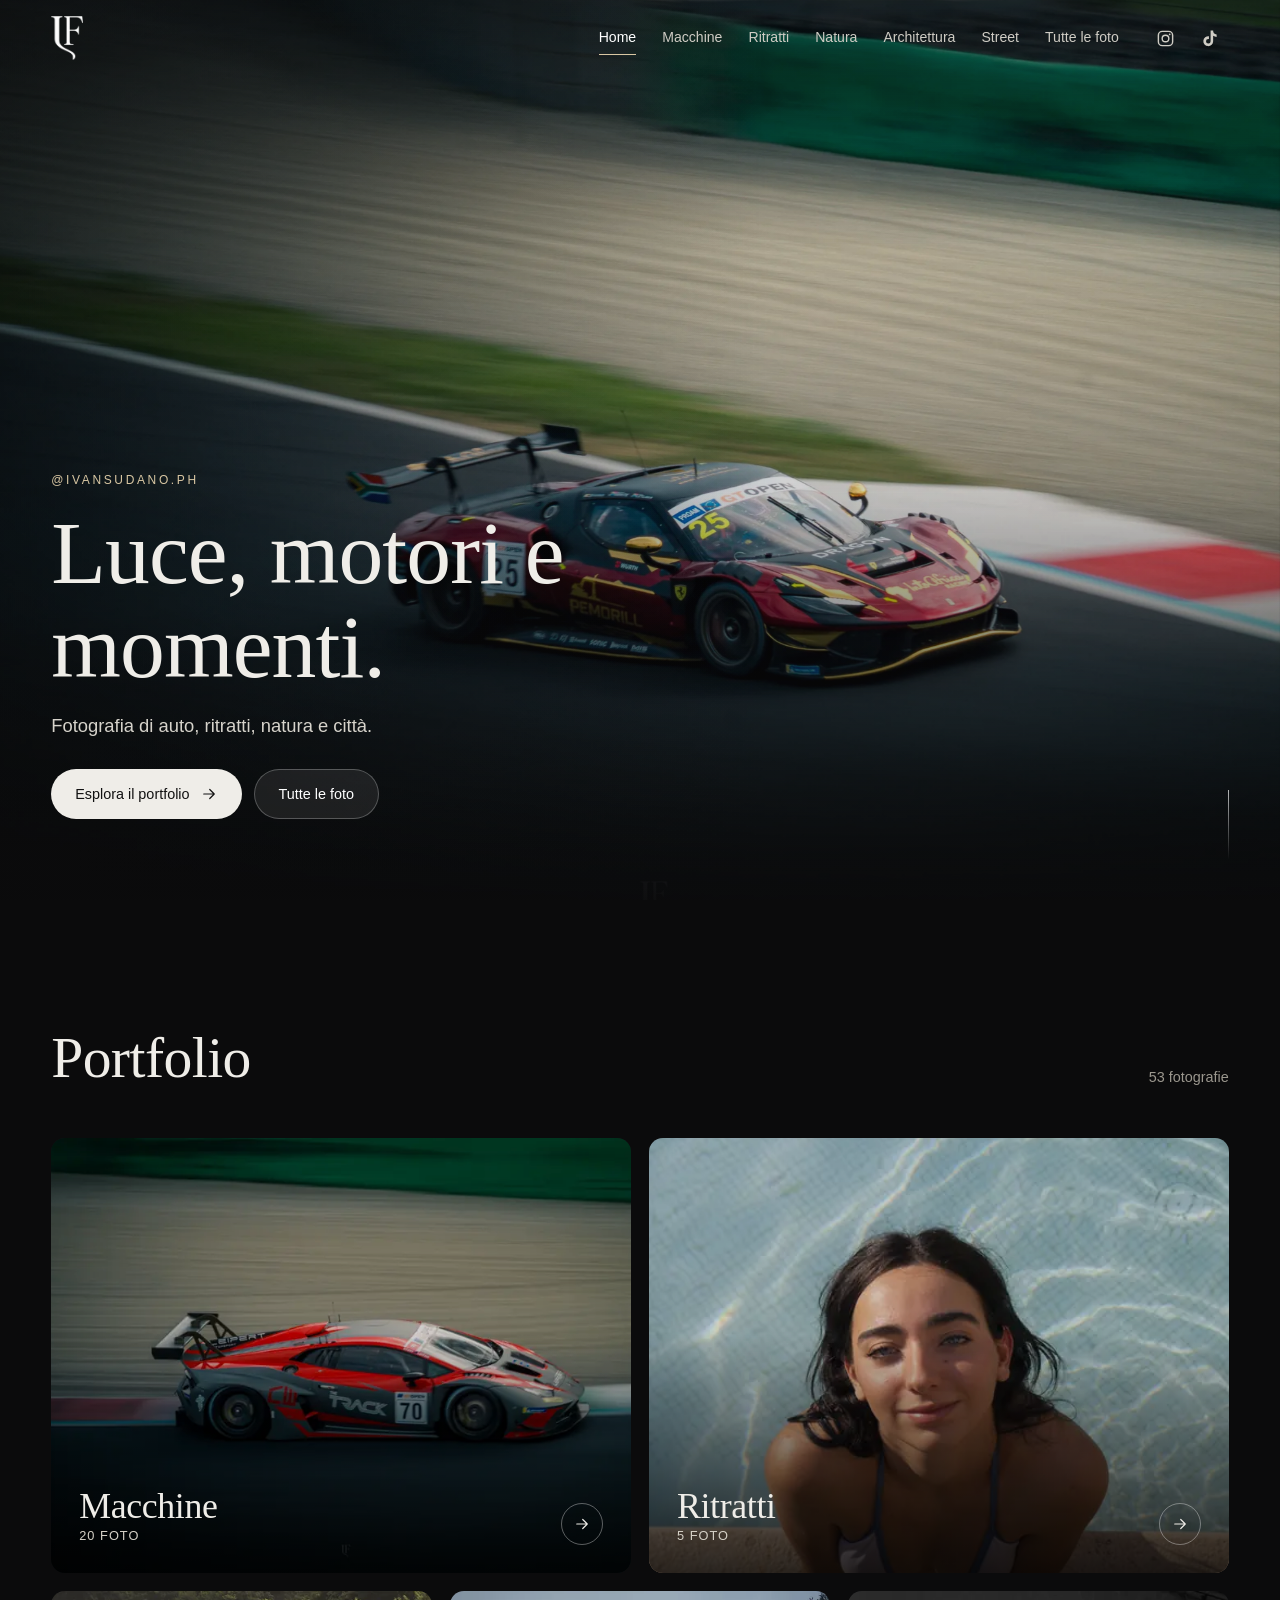
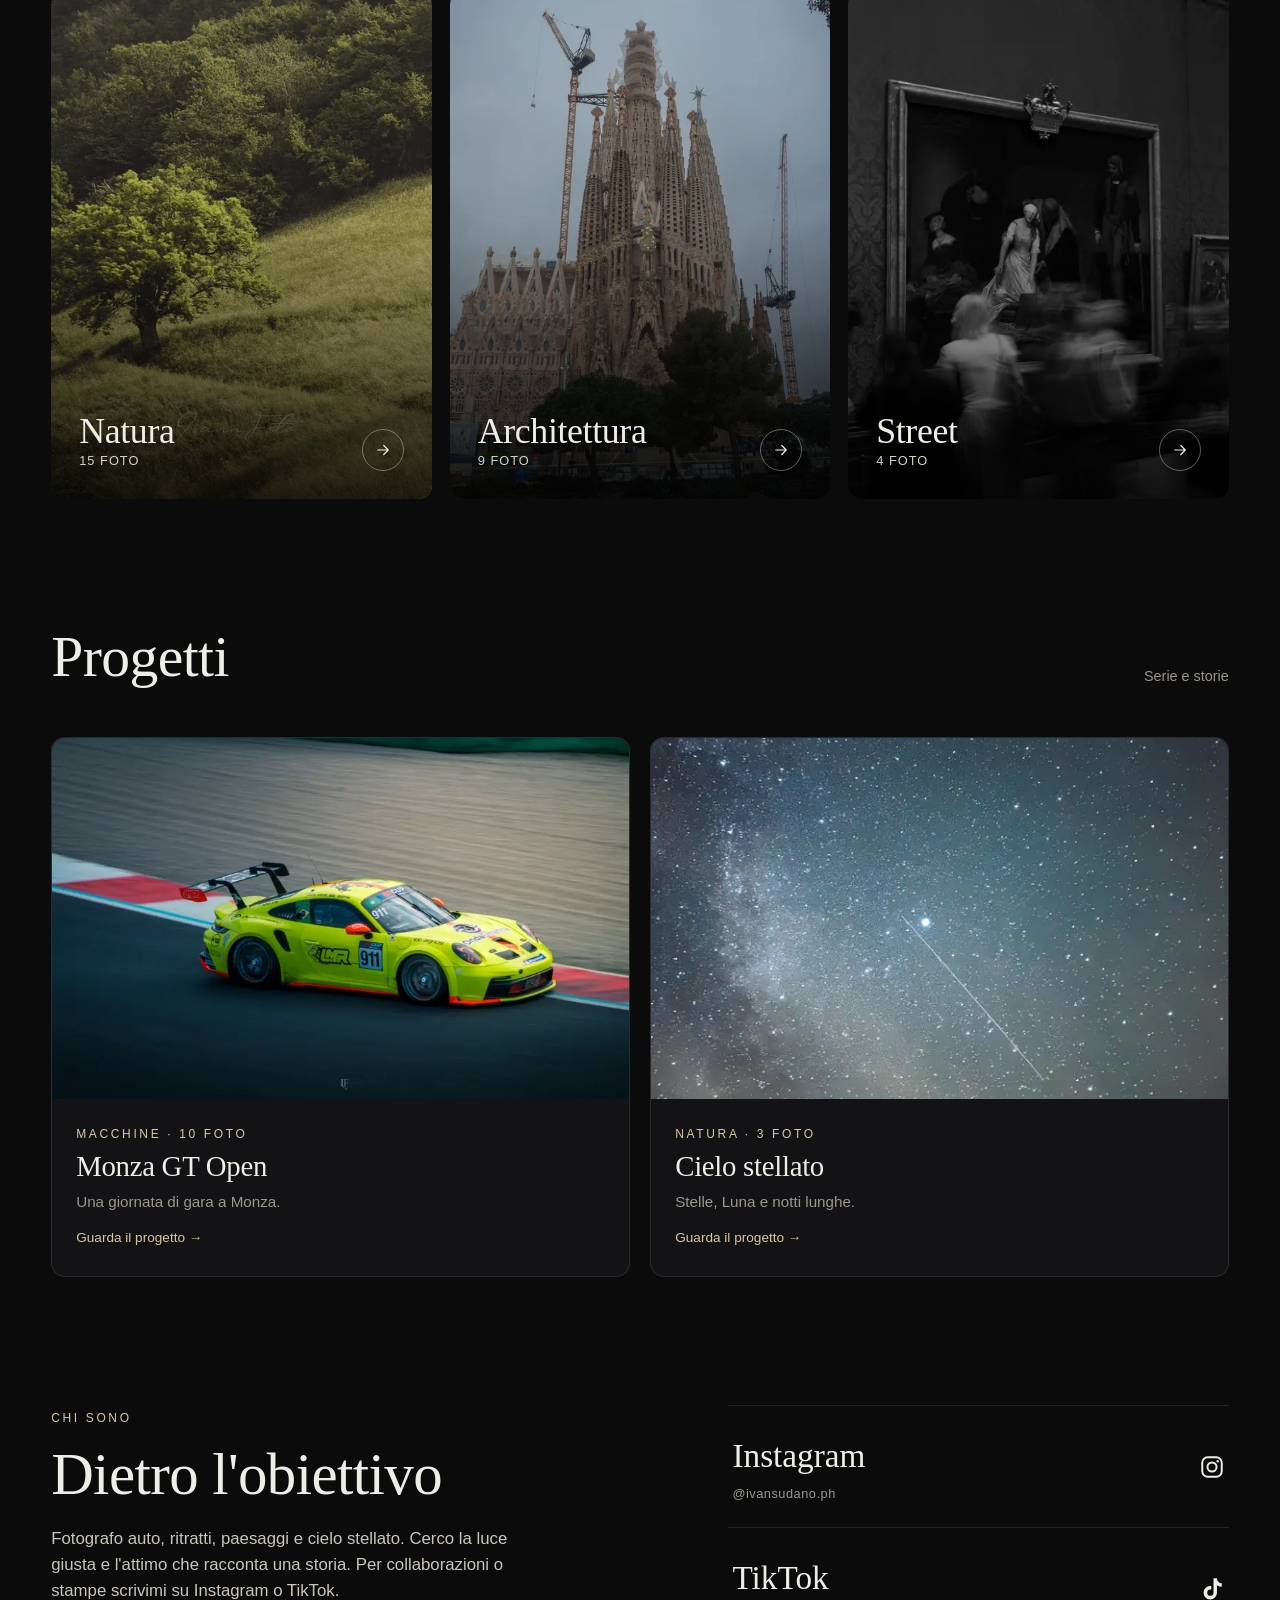
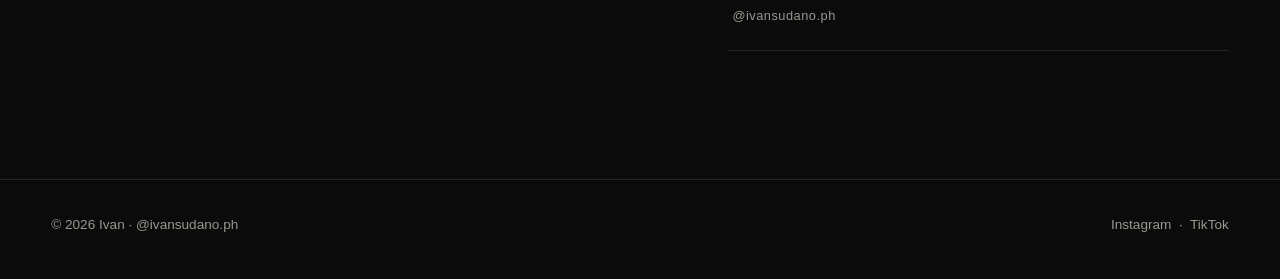
==== commit 5f5118c2: "Blocco base del salvataggio foto (clic destro, trascinamento, tocco prolungato) Co-Authored-By: Clau" ====
--- a/index.html
+++ b/index.html
@@ -9,9 +9,11 @@
 <meta property="og:title" content="Ivan · Fotografia">
 <meta property="og:description" content="Macchine, ritratti, natura, architettura e street.">
 <meta property="og:type" content="website">
-<link rel="icon" type="image/png" href="favicon.png">
-<link rel="apple-touch-icon" href="apple-touch-icon.png">
-<link rel="stylesheet" href="css/style.css?v=6">
+<link rel="icon" type="image/png" sizes="32x32" href="favicon-32.png?v=2">
+<link rel="icon" type="image/png" sizes="64x64" href="favicon.png?v=2">
+<link rel="icon" type="image/png" sizes="192x192" href="icon-192.png?v=2">
+<link rel="apple-touch-icon" href="apple-touch-icon.png?v=2">
+<link rel="stylesheet" href="css/style.css?v=8">
 </head>
 <body>
 <header class="nav" id="nav">
@@ -30,6 +32,6 @@
   <div class="stage" id="lbstage"><div class="spin"></div><img id="lbimg" alt="" draggable="false"></div>
   <div class="bot"><span class="ttl" id="lbttl"></span><span id="lbcat"></span></div>
 </div>
-<script src="js/app.js?v=6"></script>
+<script src="js/app.js?v=8"></script>
 </body>
 </html>
--- a/css/style.css
+++ b/css/style.css
@@ -208,3 +208,7 @@
 .igc:hover .bar{animation-play-state:paused}
 @keyframes igbar{to{transform:scaleX(0)}}
 @media(max-width:560px){.igc{left:12px;right:12px;width:auto;bottom:calc(12px + env(safe-area-inset-bottom))}}
+
+/* Anti-salvataggio: niente trascinamento, niente menu "salva immagine" con tocco prolungato */
+img{-webkit-user-drag:none;user-drag:none;-webkit-touch-callout:none;-webkit-user-select:none;user-select:none}
+.ph img,.card img,.proj img,.hero-img,.lb img,.igc img{pointer-events:none}
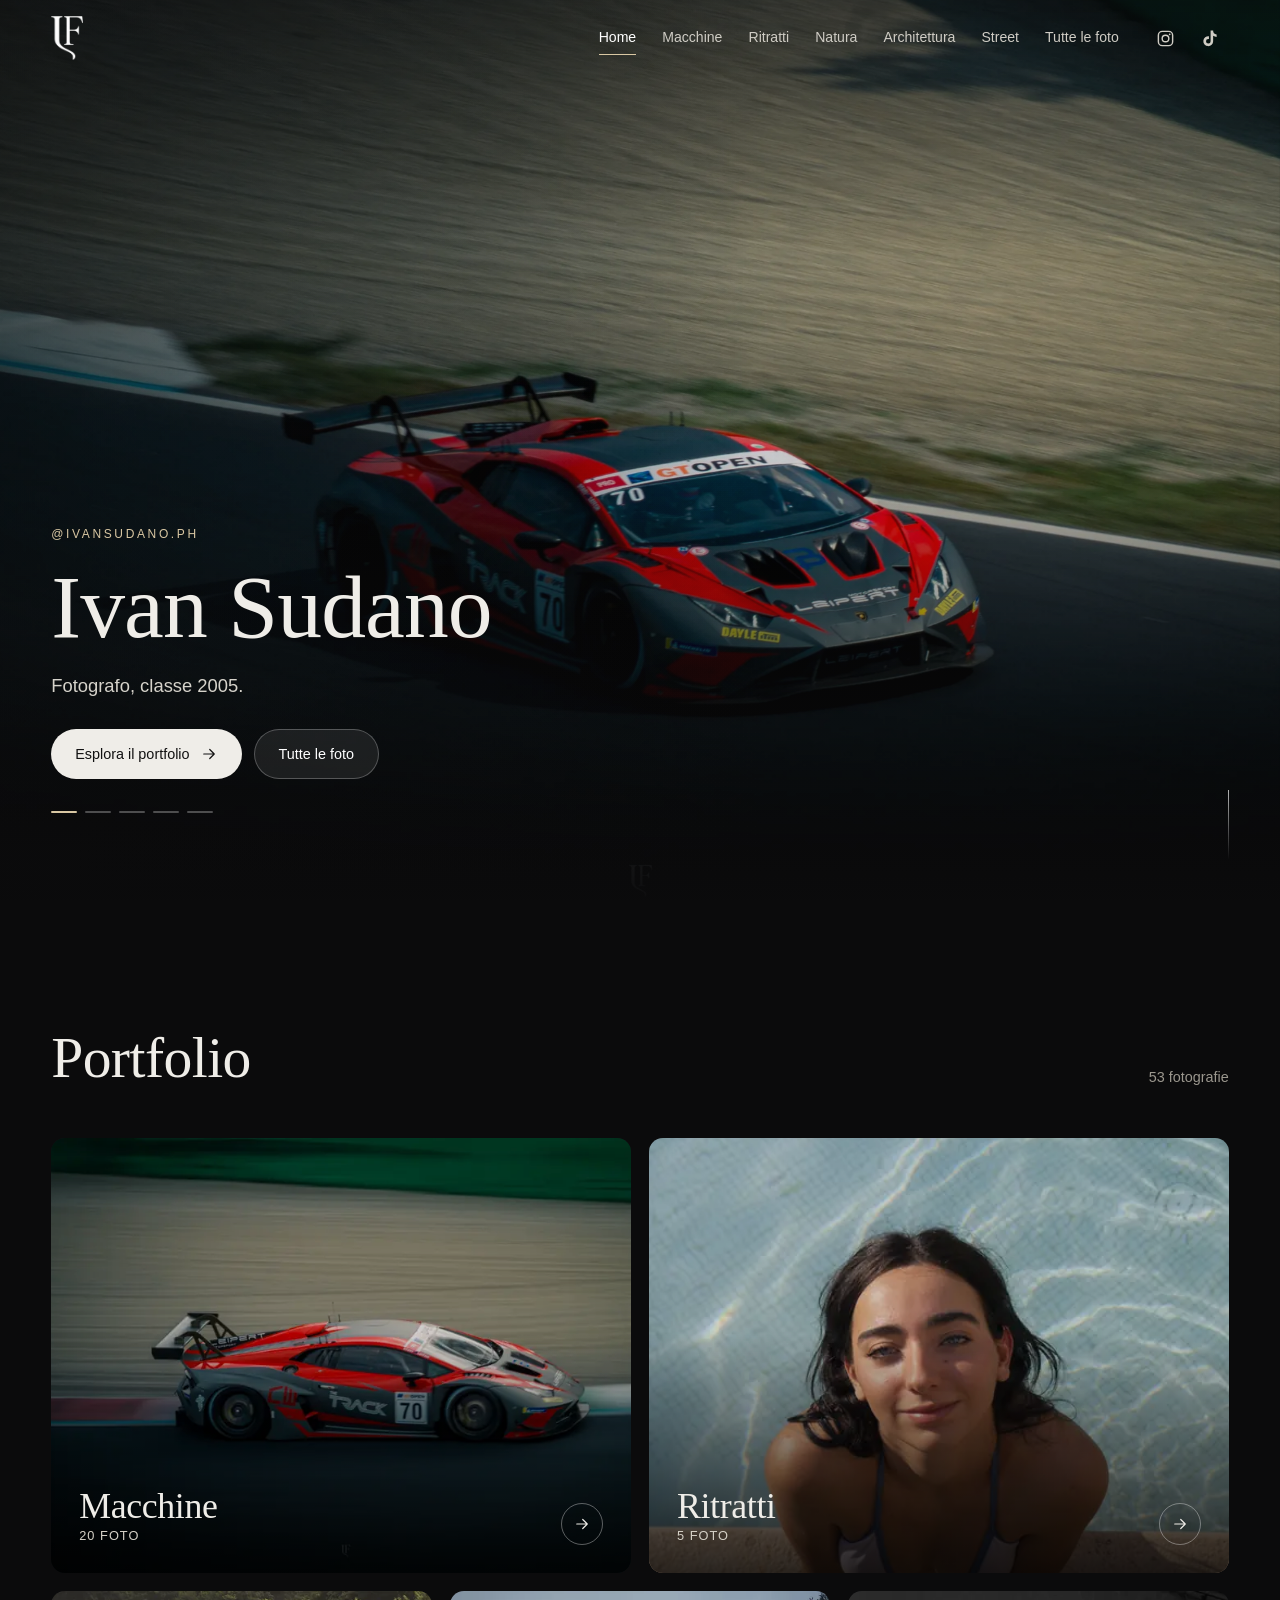
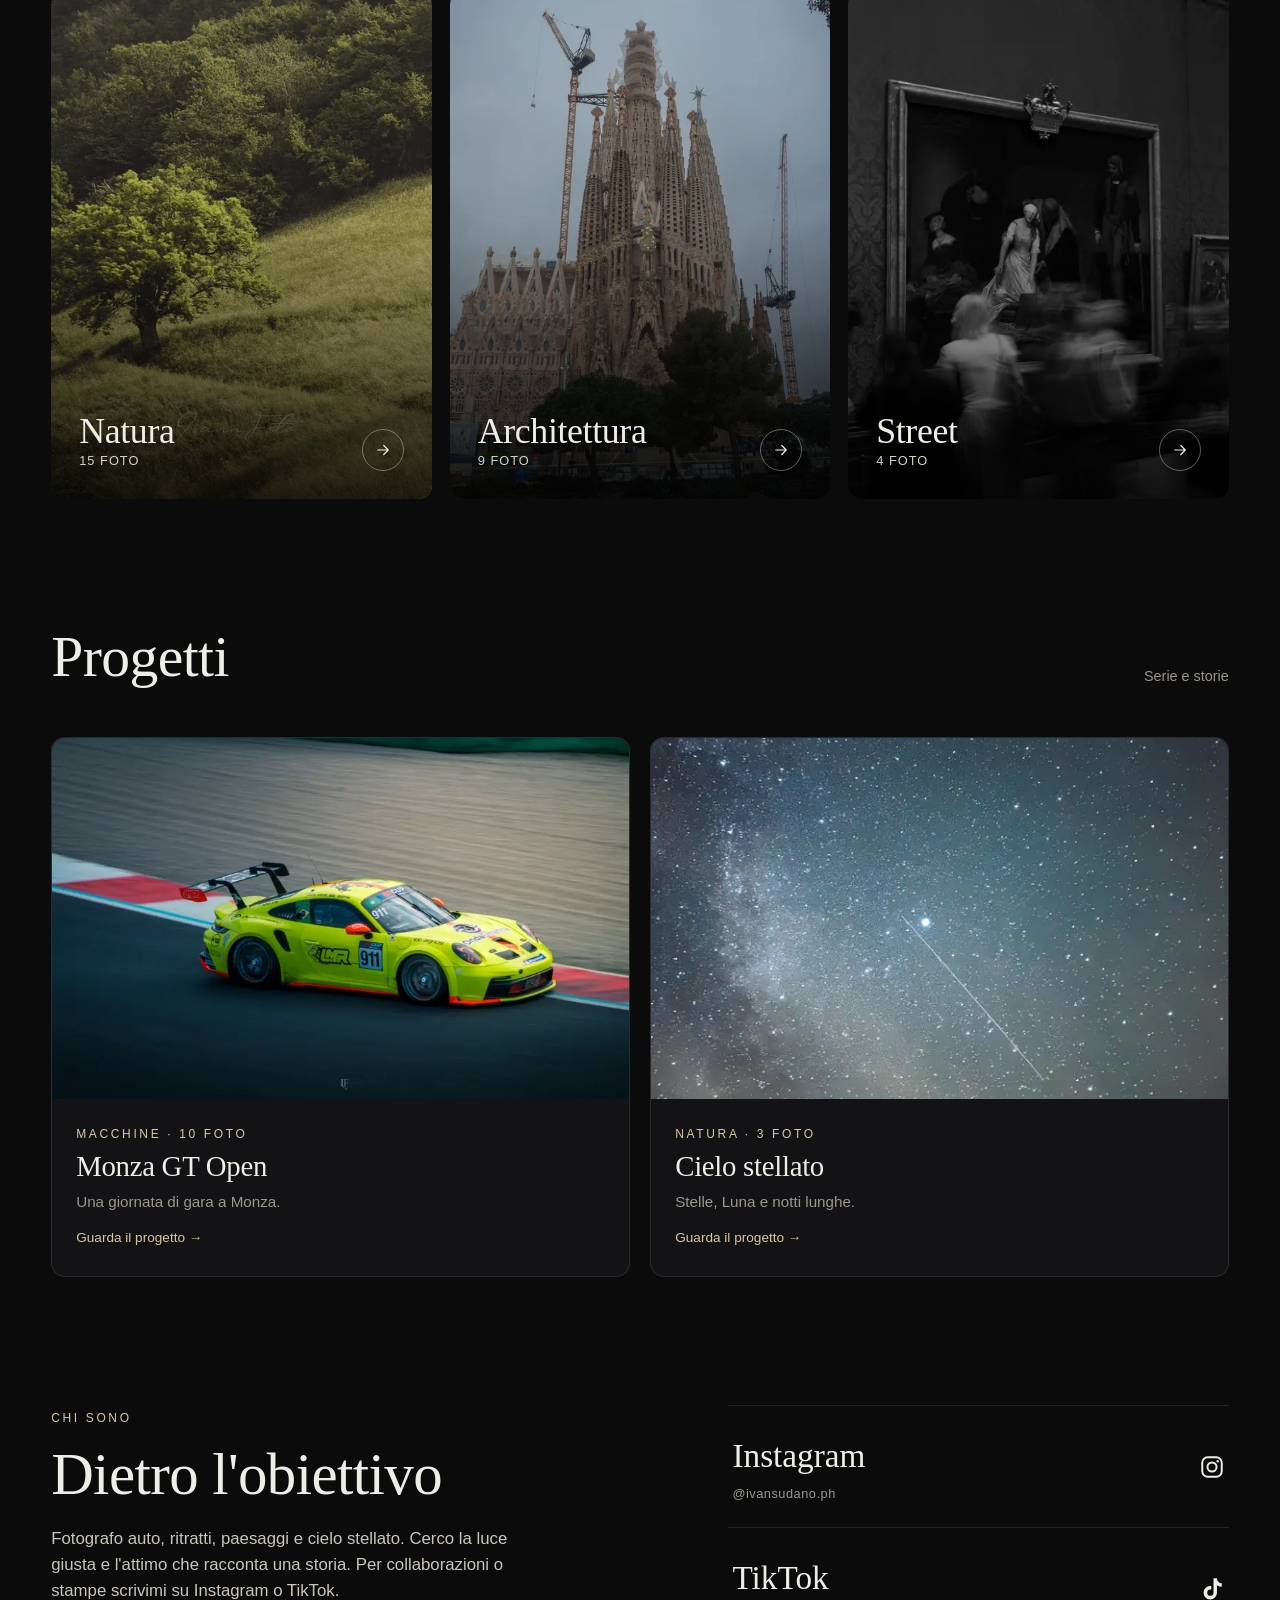
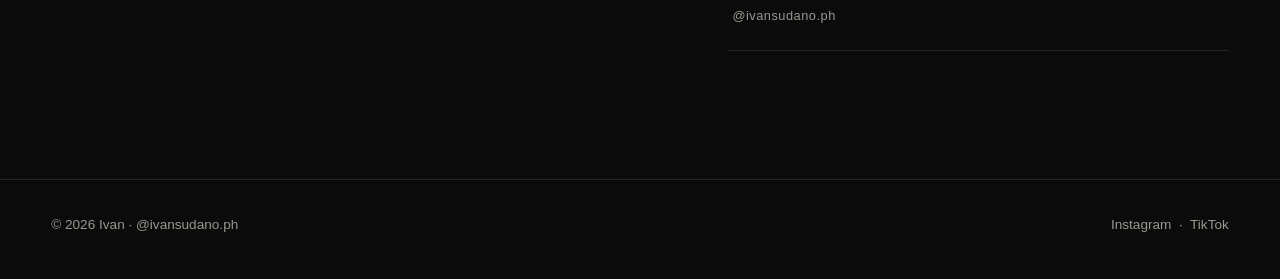
==== commit dff36999: "Home: foto casuali che cambiano da sole e testi di presentazione; campi nell'admin Co-Authored-By: C" ====
--- a/index.html
+++ b/index.html
@@ -13,7 +13,7 @@
 <link rel="icon" type="image/png" sizes="64x64" href="favicon.png?v=2">
 <link rel="icon" type="image/png" sizes="192x192" href="icon-192.png?v=2">
 <link rel="apple-touch-icon" href="apple-touch-icon.png?v=2">
-<link rel="stylesheet" href="css/style.css?v=8">
+<link rel="stylesheet" href="css/style.css?v=9">
 </head>
 <body>
 <header class="nav" id="nav">
@@ -32,6 +32,6 @@
   <div class="stage" id="lbstage"><div class="spin"></div><img id="lbimg" alt="" draggable="false"></div>
   <div class="bot"><span class="ttl" id="lbttl"></span><span id="lbcat"></span></div>
 </div>
-<script src="js/app.js?v=8"></script>
+<script src="js/app.js?v=9"></script>
 </body>
 </html>
--- a/css/style.css
+++ b/css/style.css
@@ -60,8 +60,15 @@
 
 /* HERO */
 .hero{position:relative;height:100svh;min-height:560px;overflow:hidden;display:flex;align-items:flex-end}
-.hero-img{position:absolute;inset:-6% 0 -6% 0;width:100%;height:112%;object-fit:cover;object-position:var(--focus,50% 50%);will-change:transform;animation:heroIn 2.2s var(--ease) both}
-@keyframes heroIn{from{opacity:0;transform:scale(1.08)}to{opacity:1;transform:scale(1)}}
+.hero-bg{position:absolute;inset:-6% 0;will-change:transform}
+.hero-img{position:absolute;inset:0;width:100%;height:100%;object-fit:cover;opacity:0;transition:opacity 1.3s ease}
+.hero-img.on{opacity:1}
+.ht{transition:opacity .45s ease,transform .45s ease}
+.ht.out{opacity:0;transform:translateY(10px)}
+.dots{display:flex;gap:8px;margin-top:26px}
+.dots button{width:26px;height:14px;position:relative}
+.dots button::after{content:"";position:absolute;left:0;right:0;top:6px;height:2px;border-radius:2px;background:rgba(255,255,255,.28);transition:background .3s}
+.dots button.on::after,.dots button:hover::after{background:var(--accent)}
 .hero::after{content:"";position:absolute;inset:0;background:linear-gradient(90deg,rgba(11,11,12,.55),rgba(11,11,12,0) 60%),linear-gradient(180deg,rgba(11,11,12,.55) 0%,rgba(11,11,12,0) 28%,rgba(11,11,12,.2) 55%,rgba(11,11,12,.96) 100%)}
 .hero-inner{position:relative;z-index:2;width:100%;padding-bottom:clamp(40px,9vh,96px)}
 .hero h1{font-size:clamp(2.6rem,7vw,6rem);margin:14px 0 18px;max-width:12ch;animation:rise 1.2s .35s var(--ease) both}
@@ -184,7 +191,7 @@
 /* HERO su telefono: la foto si vede intera, non tagliata */
 @media(max-width:700px){
   .hero{background:var(--bg);display:flex;flex-direction:column;justify-content:flex-start;height:auto;min-height:0;padding-top:76px;overflow:hidden}
-  .hero-img{position:relative;inset:auto;display:block;width:100%;height:auto;aspect-ratio:var(--ar);max-height:62svh;object-fit:cover;object-position:var(--focus,50% 50%);-webkit-mask-image:linear-gradient(#000 78%,transparent);mask-image:linear-gradient(#000 78%,transparent)}
+  .hero-bg{position:relative;inset:auto;width:100%;aspect-ratio:3/2;max-height:62svh;-webkit-mask-image:linear-gradient(#000 78%,transparent);mask-image:linear-gradient(#000 78%,transparent)}
   .hero::after{background:linear-gradient(180deg,rgba(11,11,12,.5) 0,rgba(11,11,12,0) 14%)}
   .hero-inner{margin-top:-28px;padding-bottom:40px}
   .hero h1{font-size:2.6rem;margin:10px 0 12px}
@@ -211,4 +218,4 @@
 
 /* Anti-salvataggio: niente trascinamento, niente menu "salva immagine" con tocco prolungato */
 img{-webkit-user-drag:none;user-drag:none;-webkit-touch-callout:none;-webkit-user-select:none;user-select:none}
-.ph img,.card img,.proj img,.hero-img,.lb img,.igc img{pointer-events:none}
+.ph img,.card img,.proj img,.hero-img,.hero-bg,.lb img,.igc img{pointer-events:none}
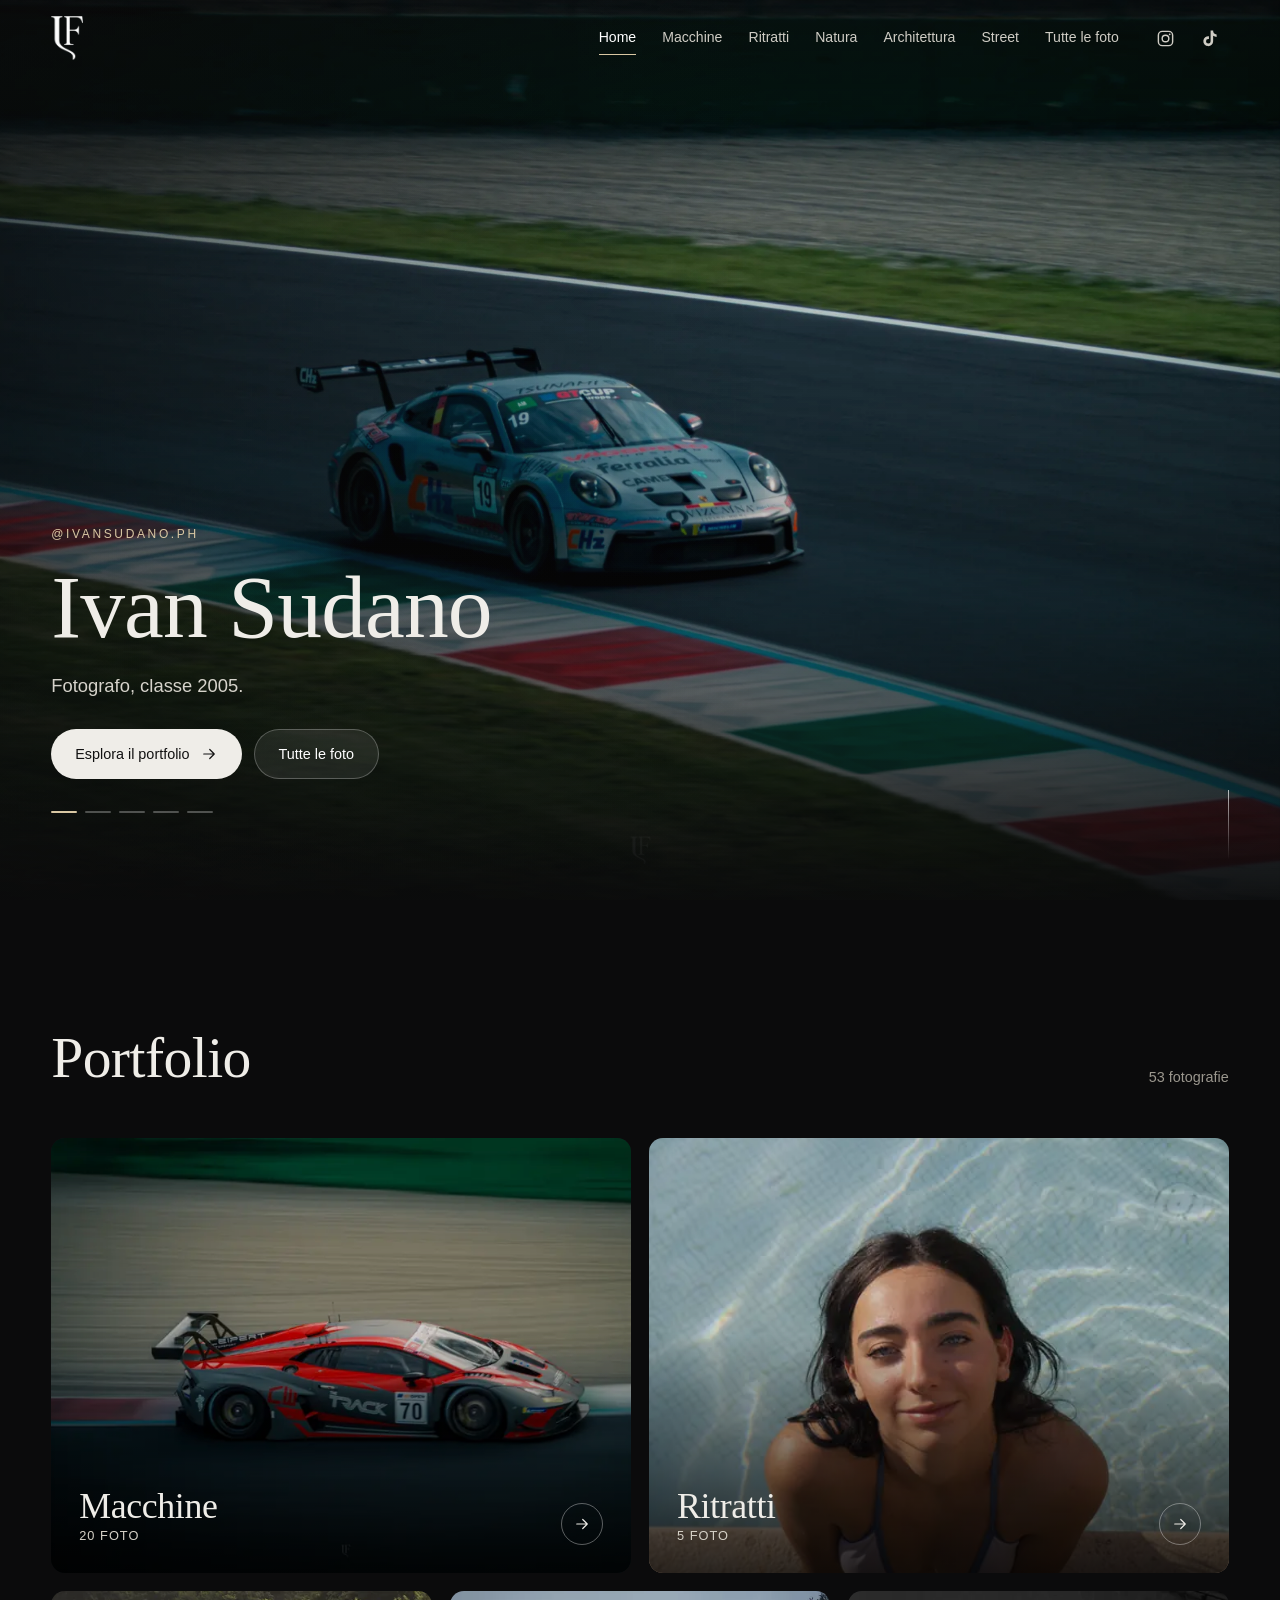
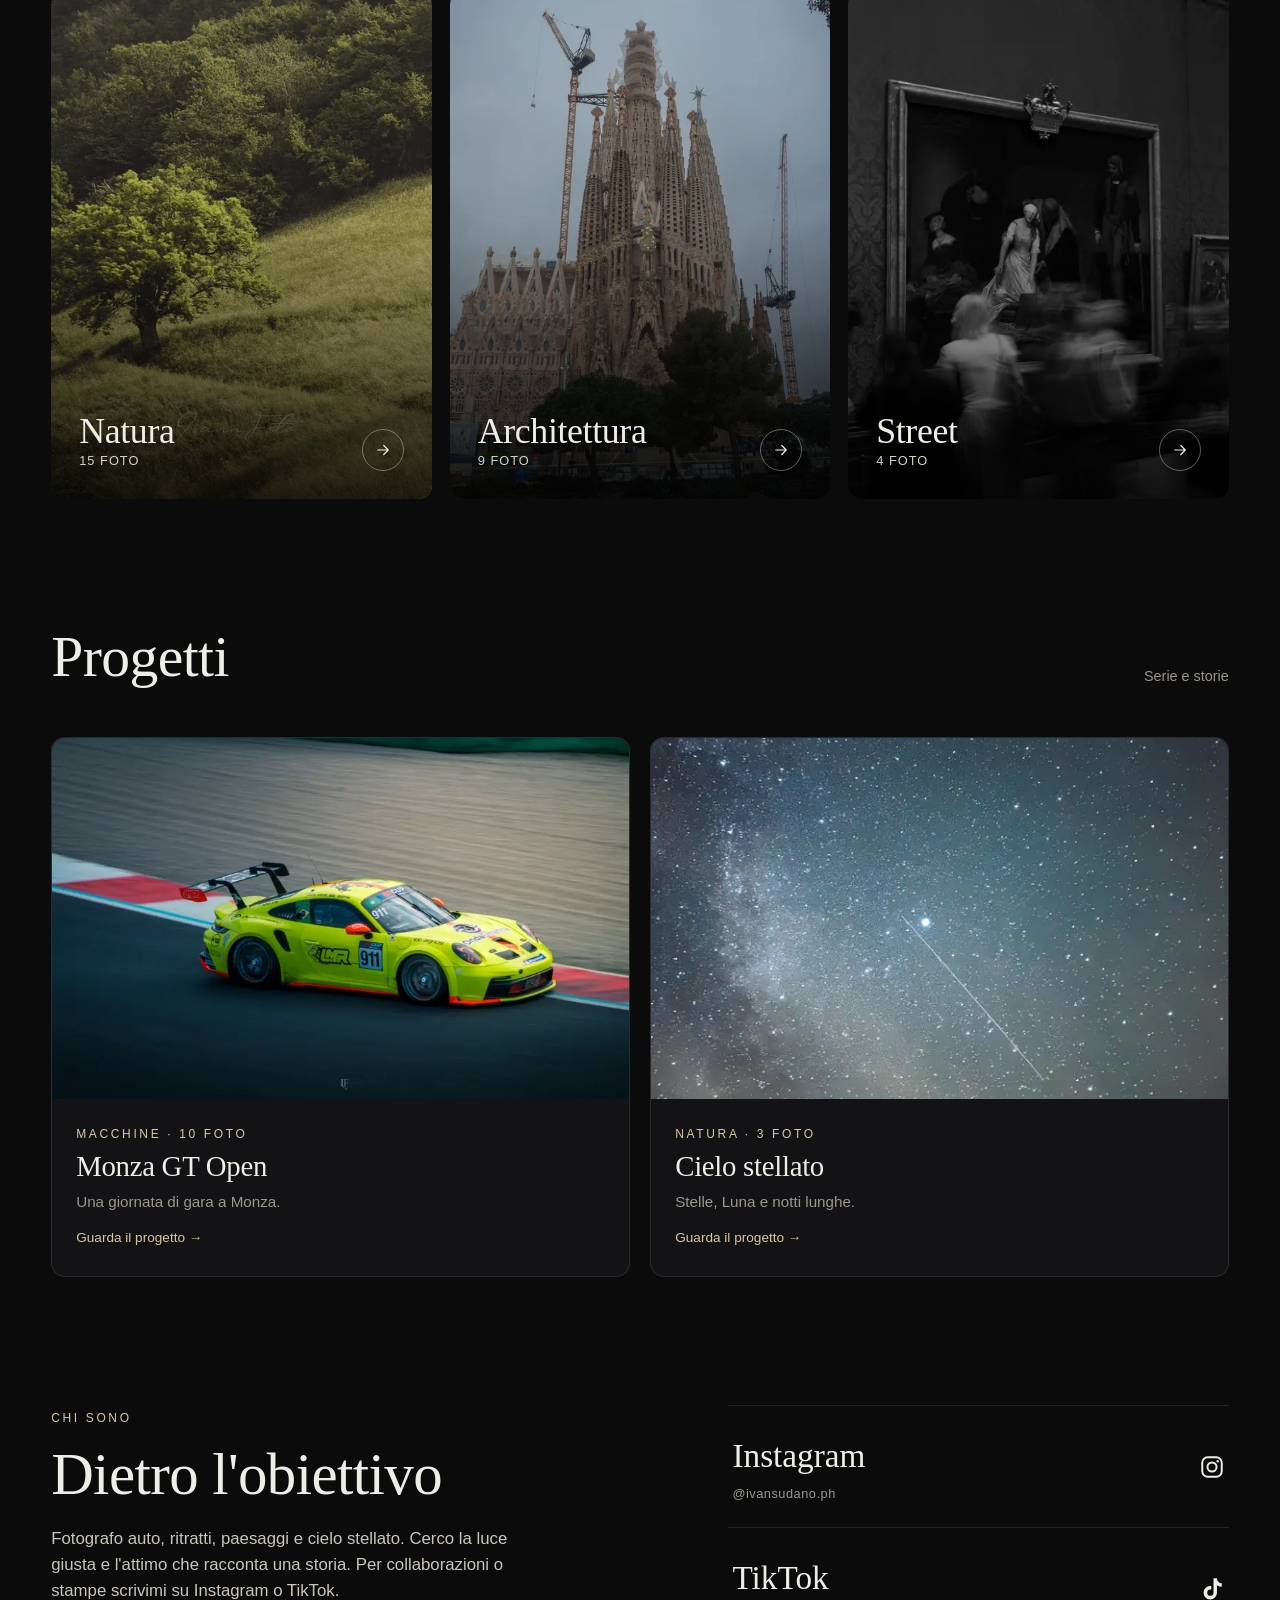
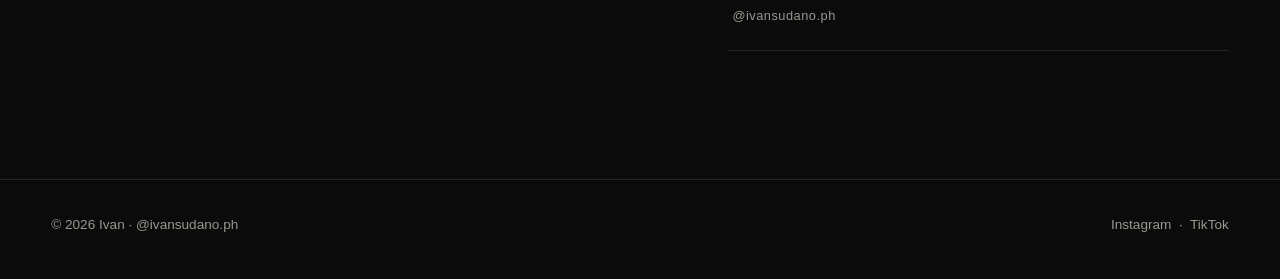
==== commit fd79b4ce: "Home: i testi possono mostrare solo le foto di un progetto o categoria (Monza GT Open) Co-Authored-B" ====
--- a/index.html
+++ b/index.html
@@ -13,7 +13,7 @@
 <link rel="icon" type="image/png" sizes="64x64" href="favicon.png?v=2">
 <link rel="icon" type="image/png" sizes="192x192" href="icon-192.png?v=2">
 <link rel="apple-touch-icon" href="apple-touch-icon.png?v=2">
-<link rel="stylesheet" href="css/style.css?v=9">
+<link rel="stylesheet" href="css/style.css?v=10">
 </head>
 <body>
 <header class="nav" id="nav">
@@ -32,6 +32,6 @@
   <div class="stage" id="lbstage"><div class="spin"></div><img id="lbimg" alt="" draggable="false"></div>
   <div class="bot"><span class="ttl" id="lbttl"></span><span id="lbcat"></span></div>
 </div>
-<script src="js/app.js?v=9"></script>
+<script src="js/app.js?v=10"></script>
 </body>
 </html>
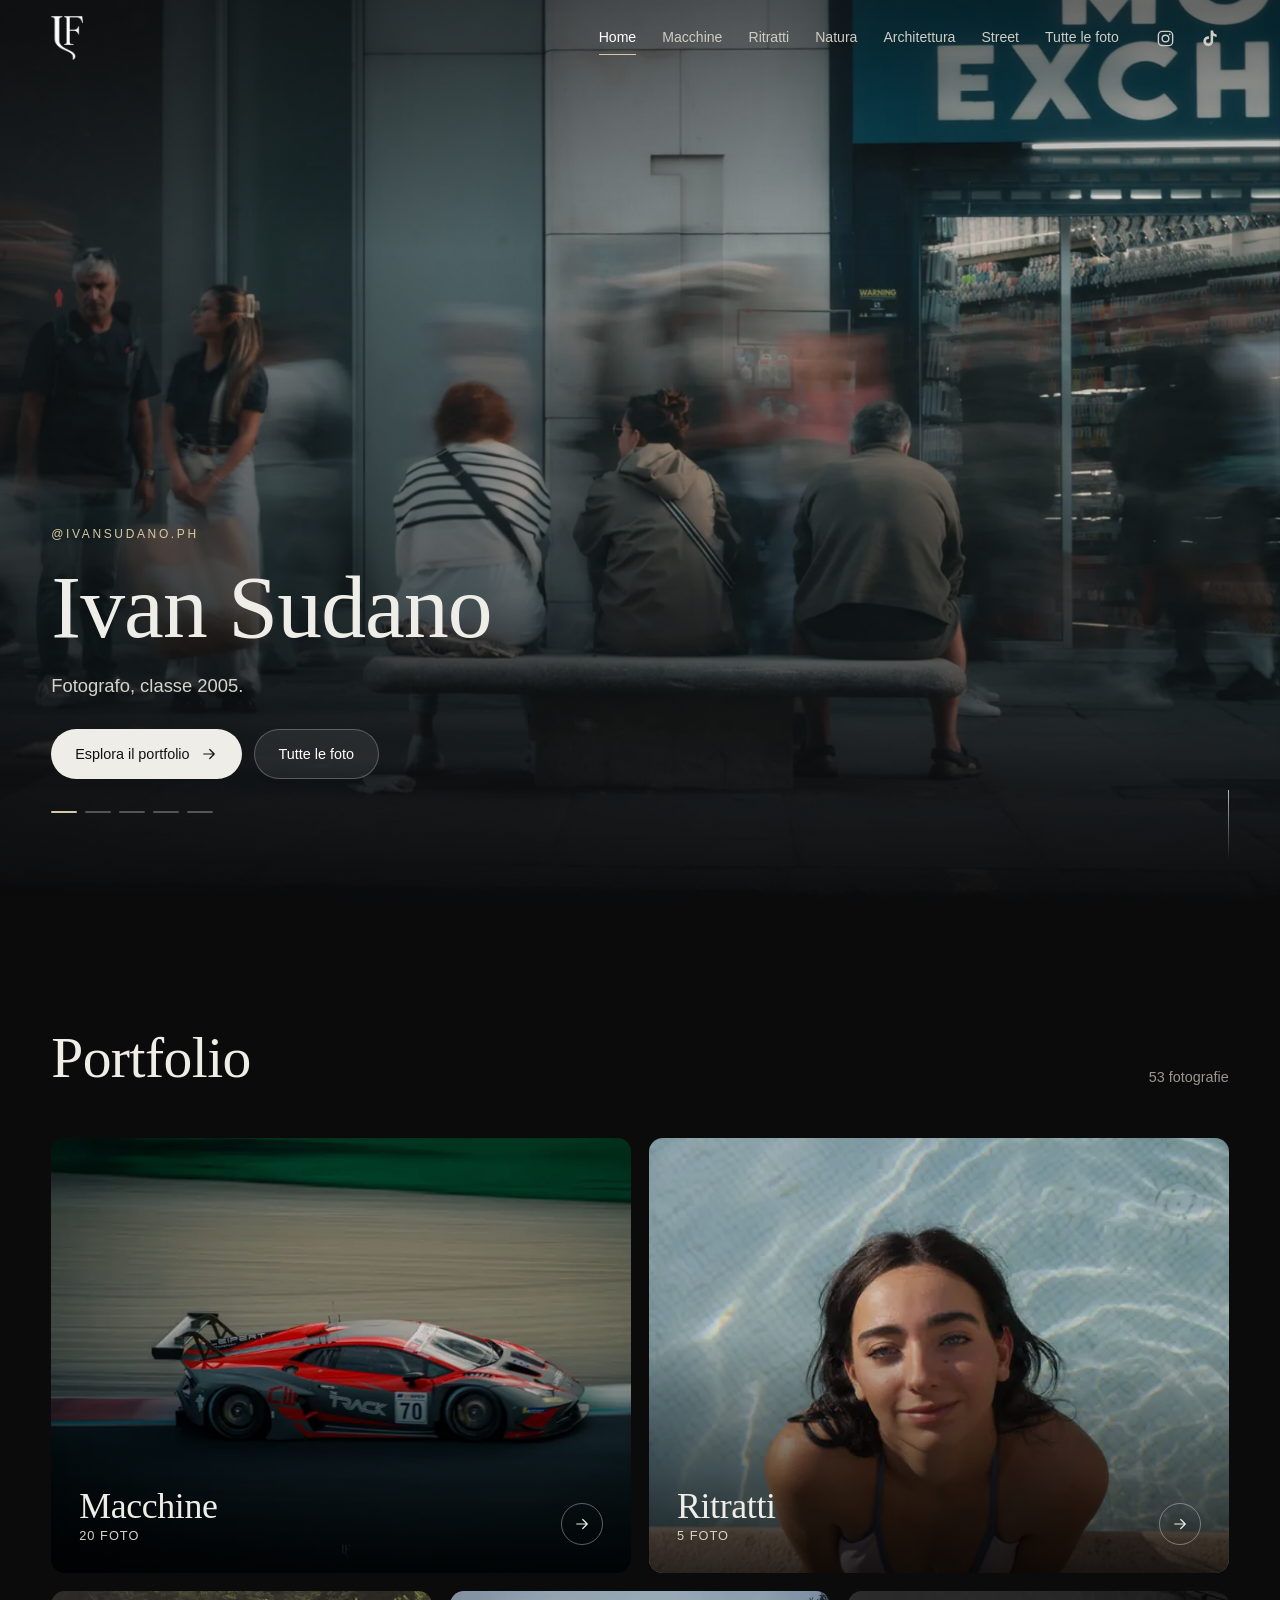
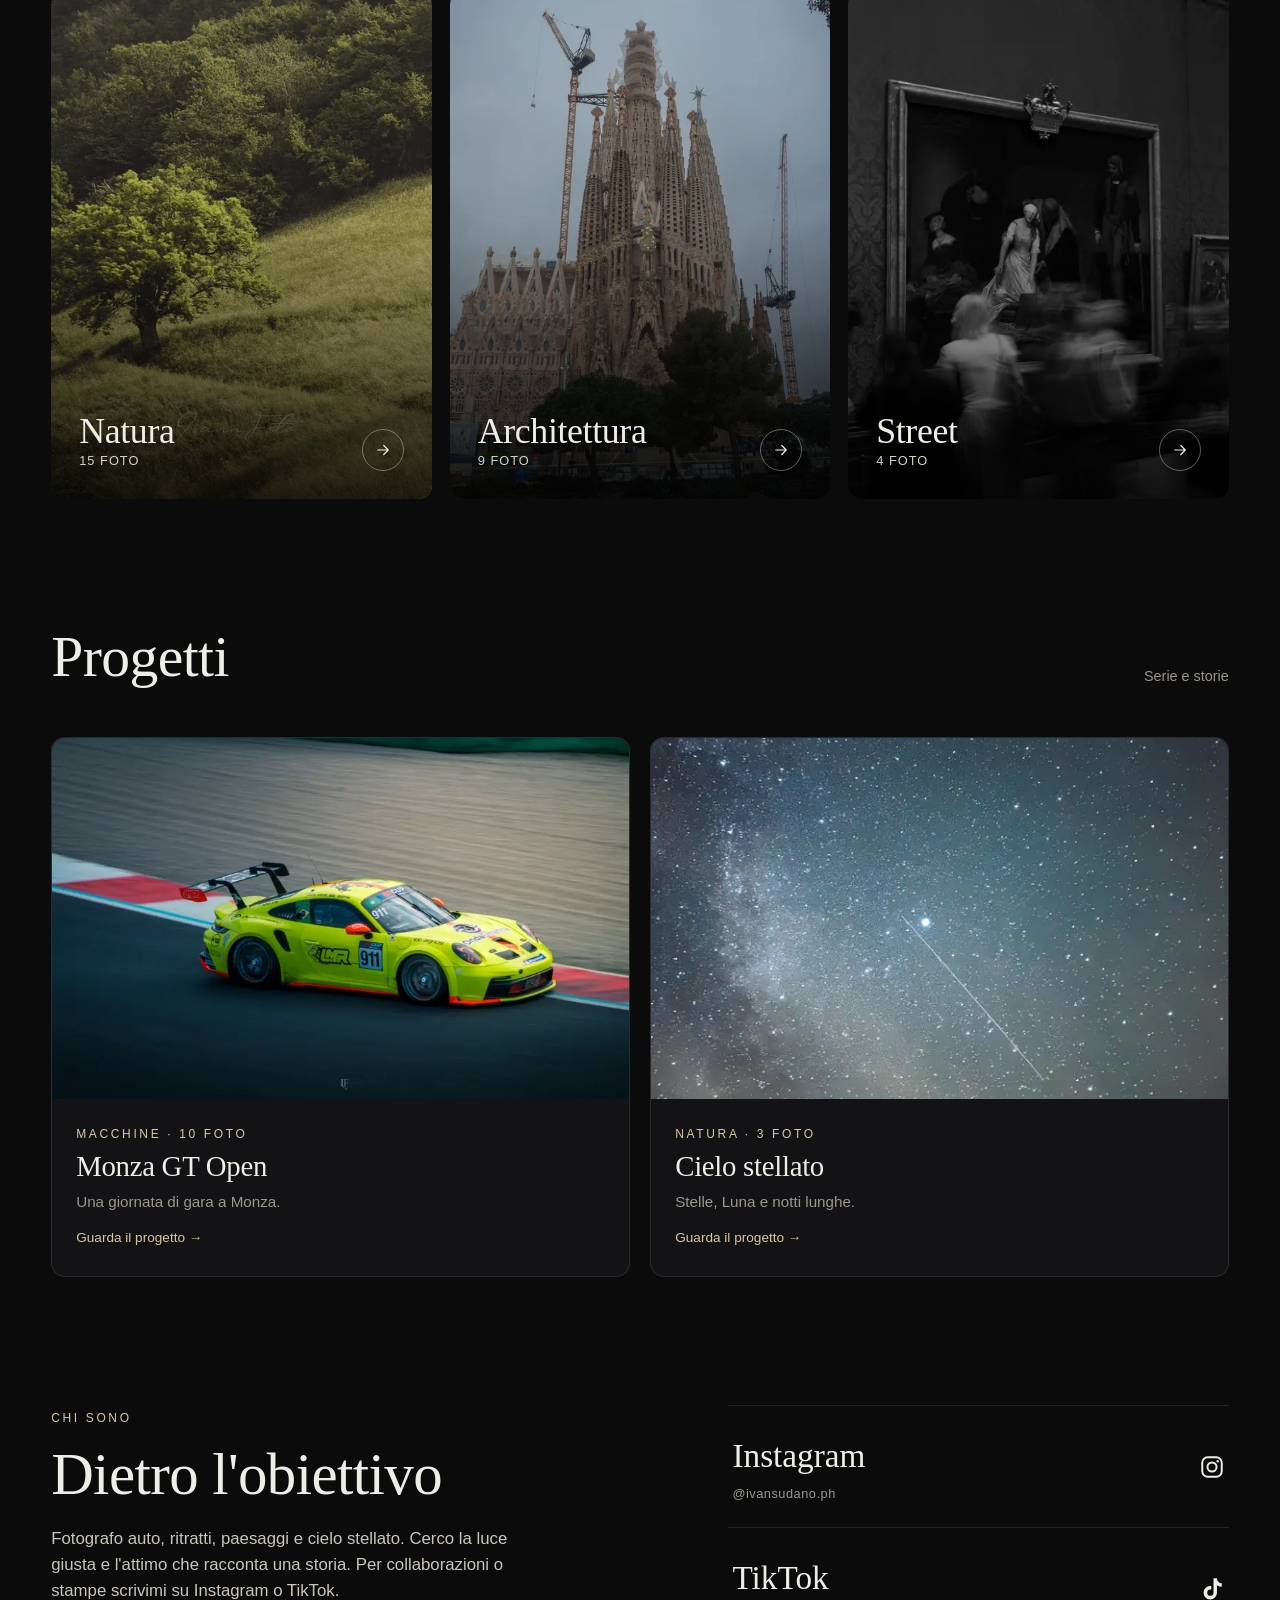
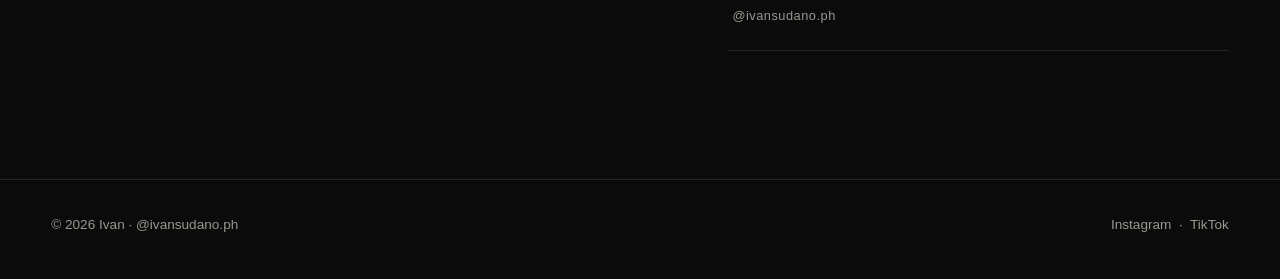
==== commit 8f8c2c74: "Testo home: aggiunto urban Co-Authored-By: Claude Sonnet 5.5 <noreply@anthropic.com> Claude-Session:" ====
--- a/index.html
+++ b/index.html
@@ -13,7 +13,7 @@
 <link rel="icon" type="image/png" sizes="64x64" href="favicon.png?v=2">
 <link rel="icon" type="image/png" sizes="192x192" href="icon-192.png?v=2">
 <link rel="apple-touch-icon" href="apple-touch-icon.png?v=2">
-<link rel="stylesheet" href="css/style.css?v=10">
+<link rel="stylesheet" href="css/style.css?v=11">
 </head>
 <body>
 <header class="nav" id="nav">
@@ -32,6 +32,6 @@
   <div class="stage" id="lbstage"><div class="spin"></div><img id="lbimg" alt="" draggable="false"></div>
   <div class="bot"><span class="ttl" id="lbttl"></span><span id="lbcat"></span></div>
 </div>
-<script src="js/app.js?v=10"></script>
+<script src="js/app.js?v=11"></script>
 </body>
 </html>
